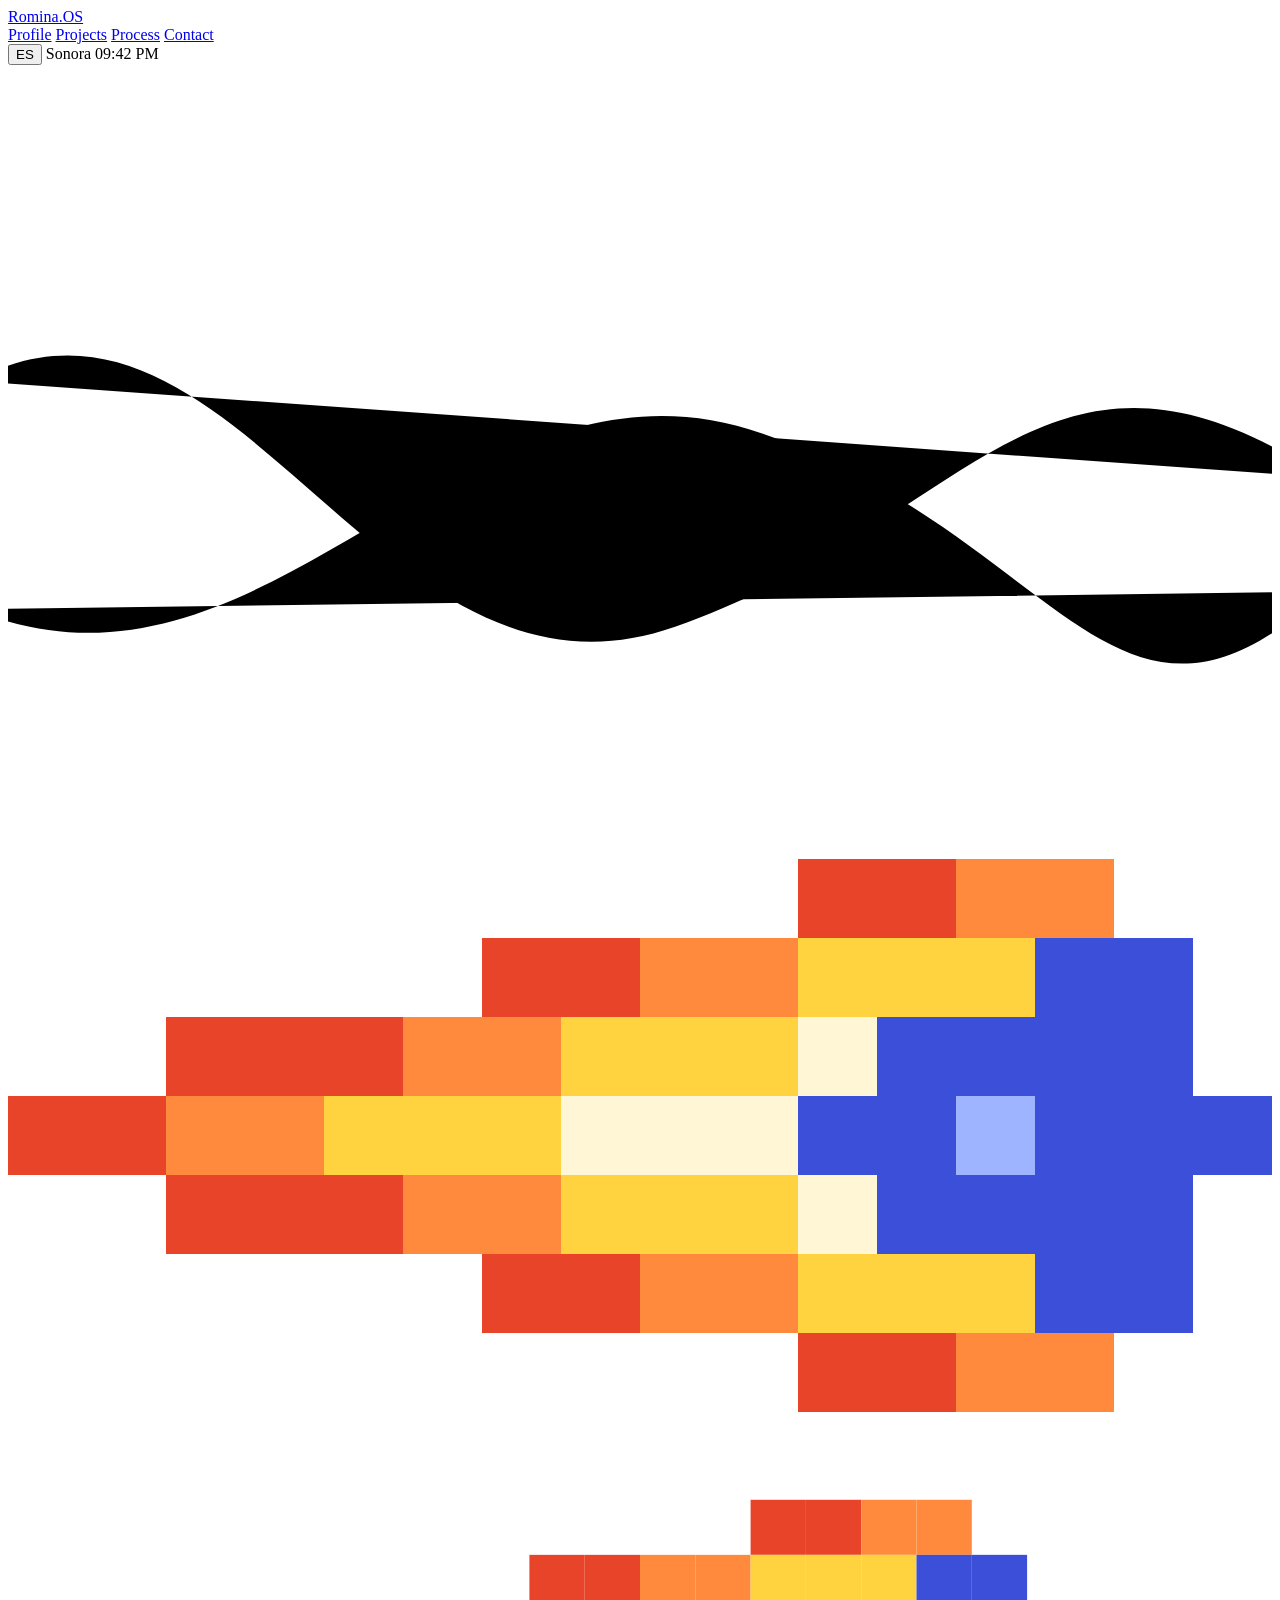
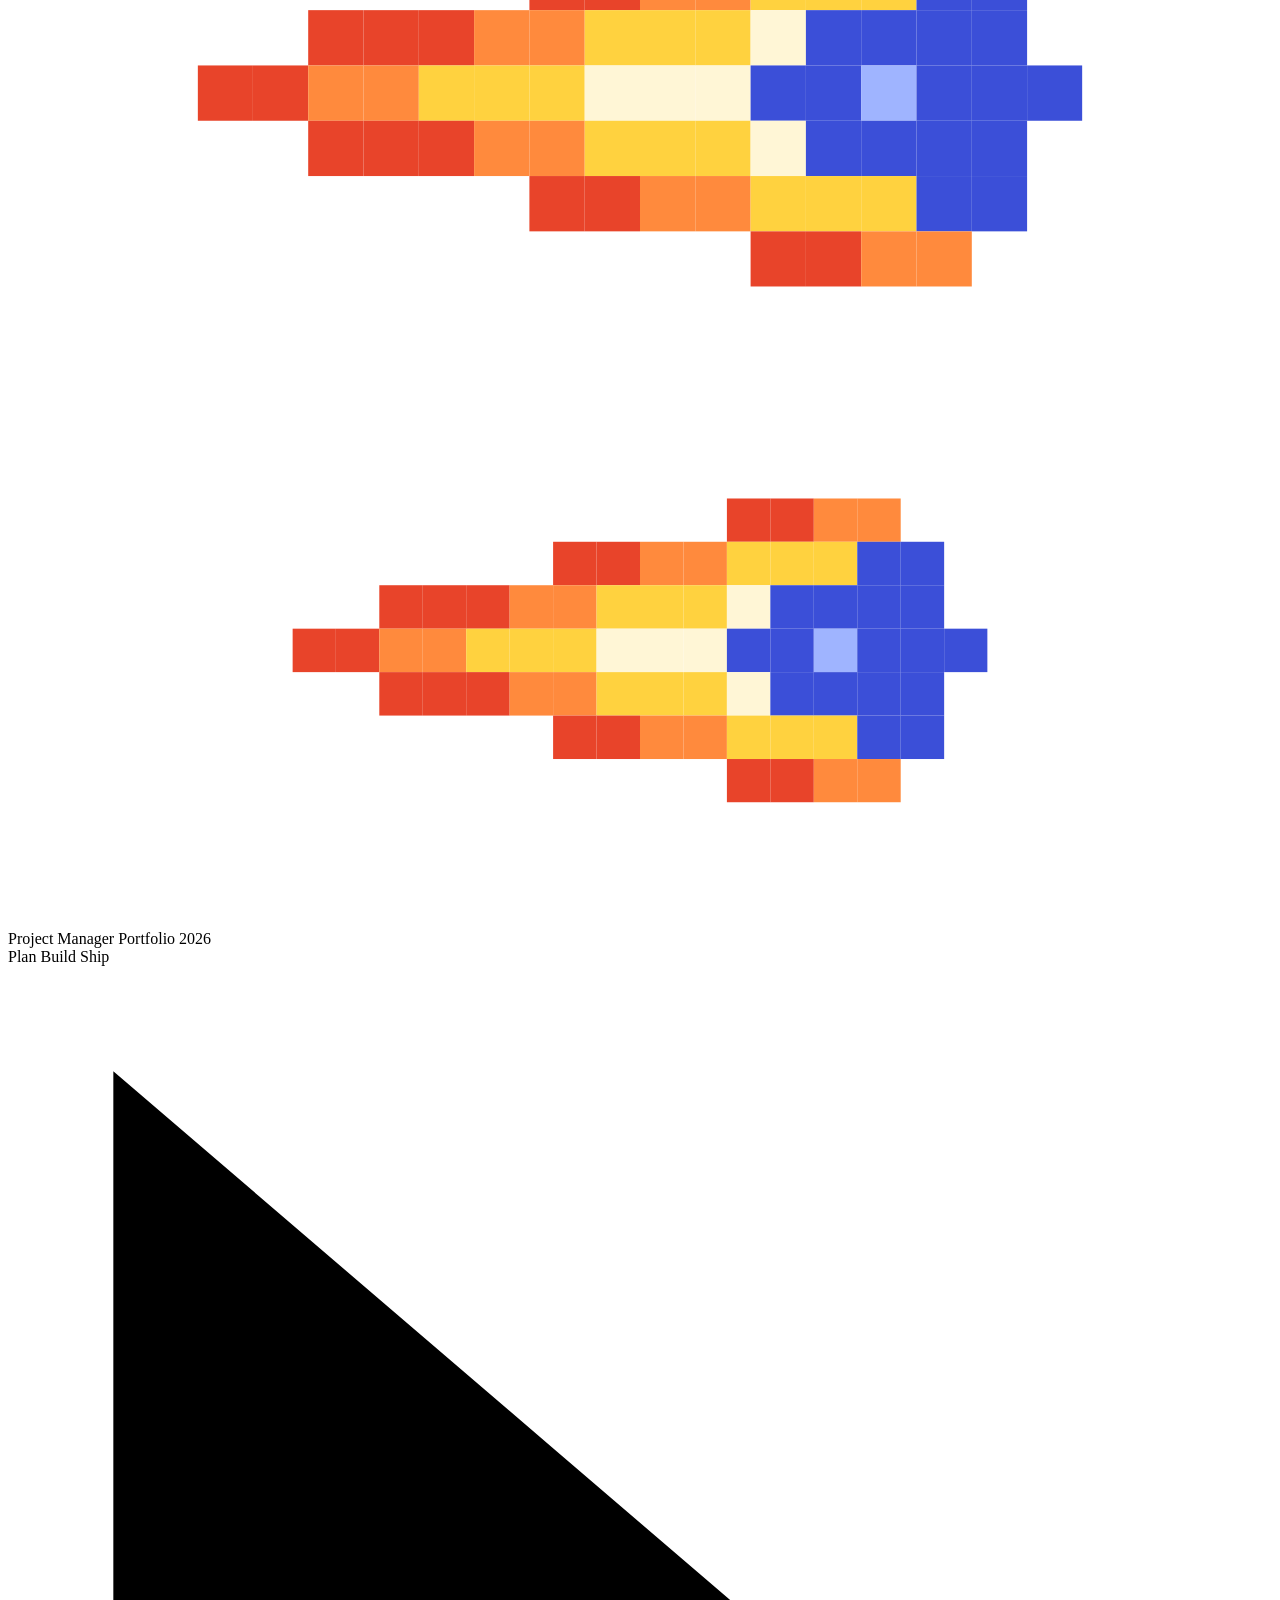
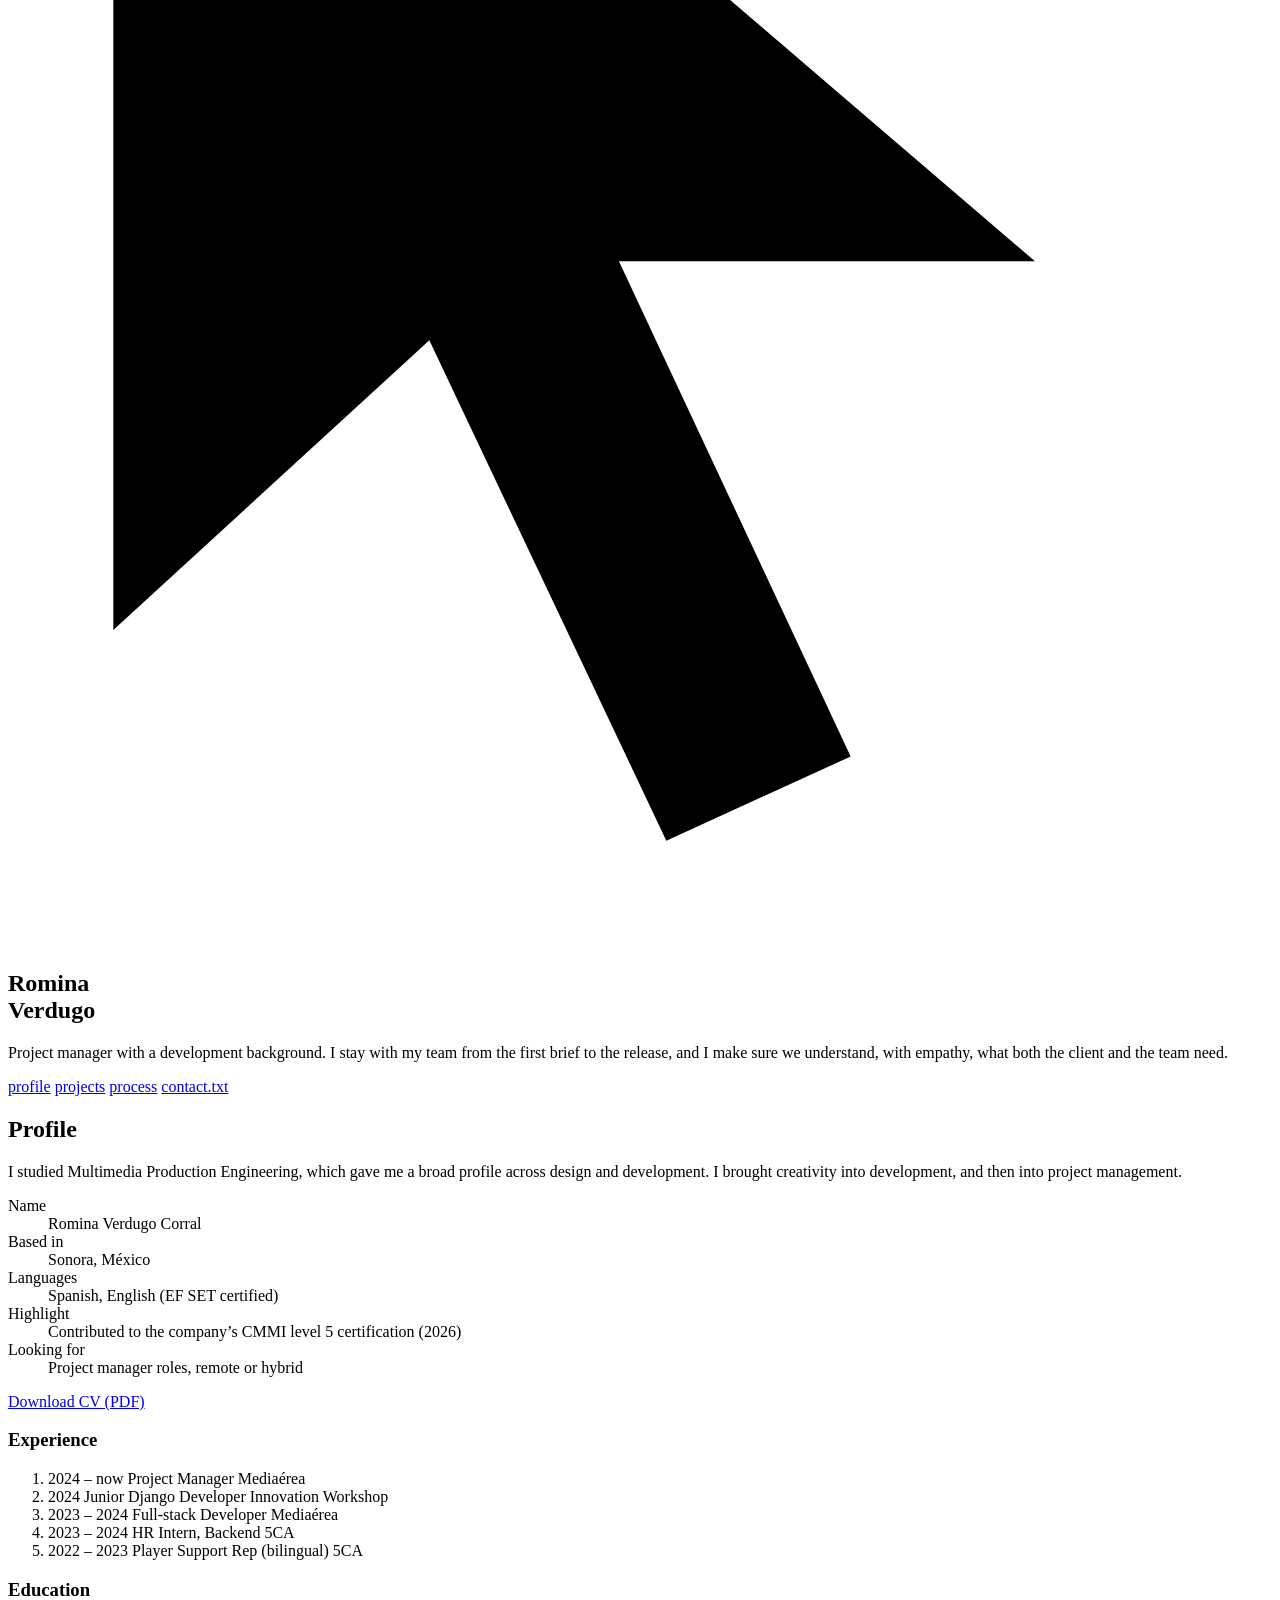
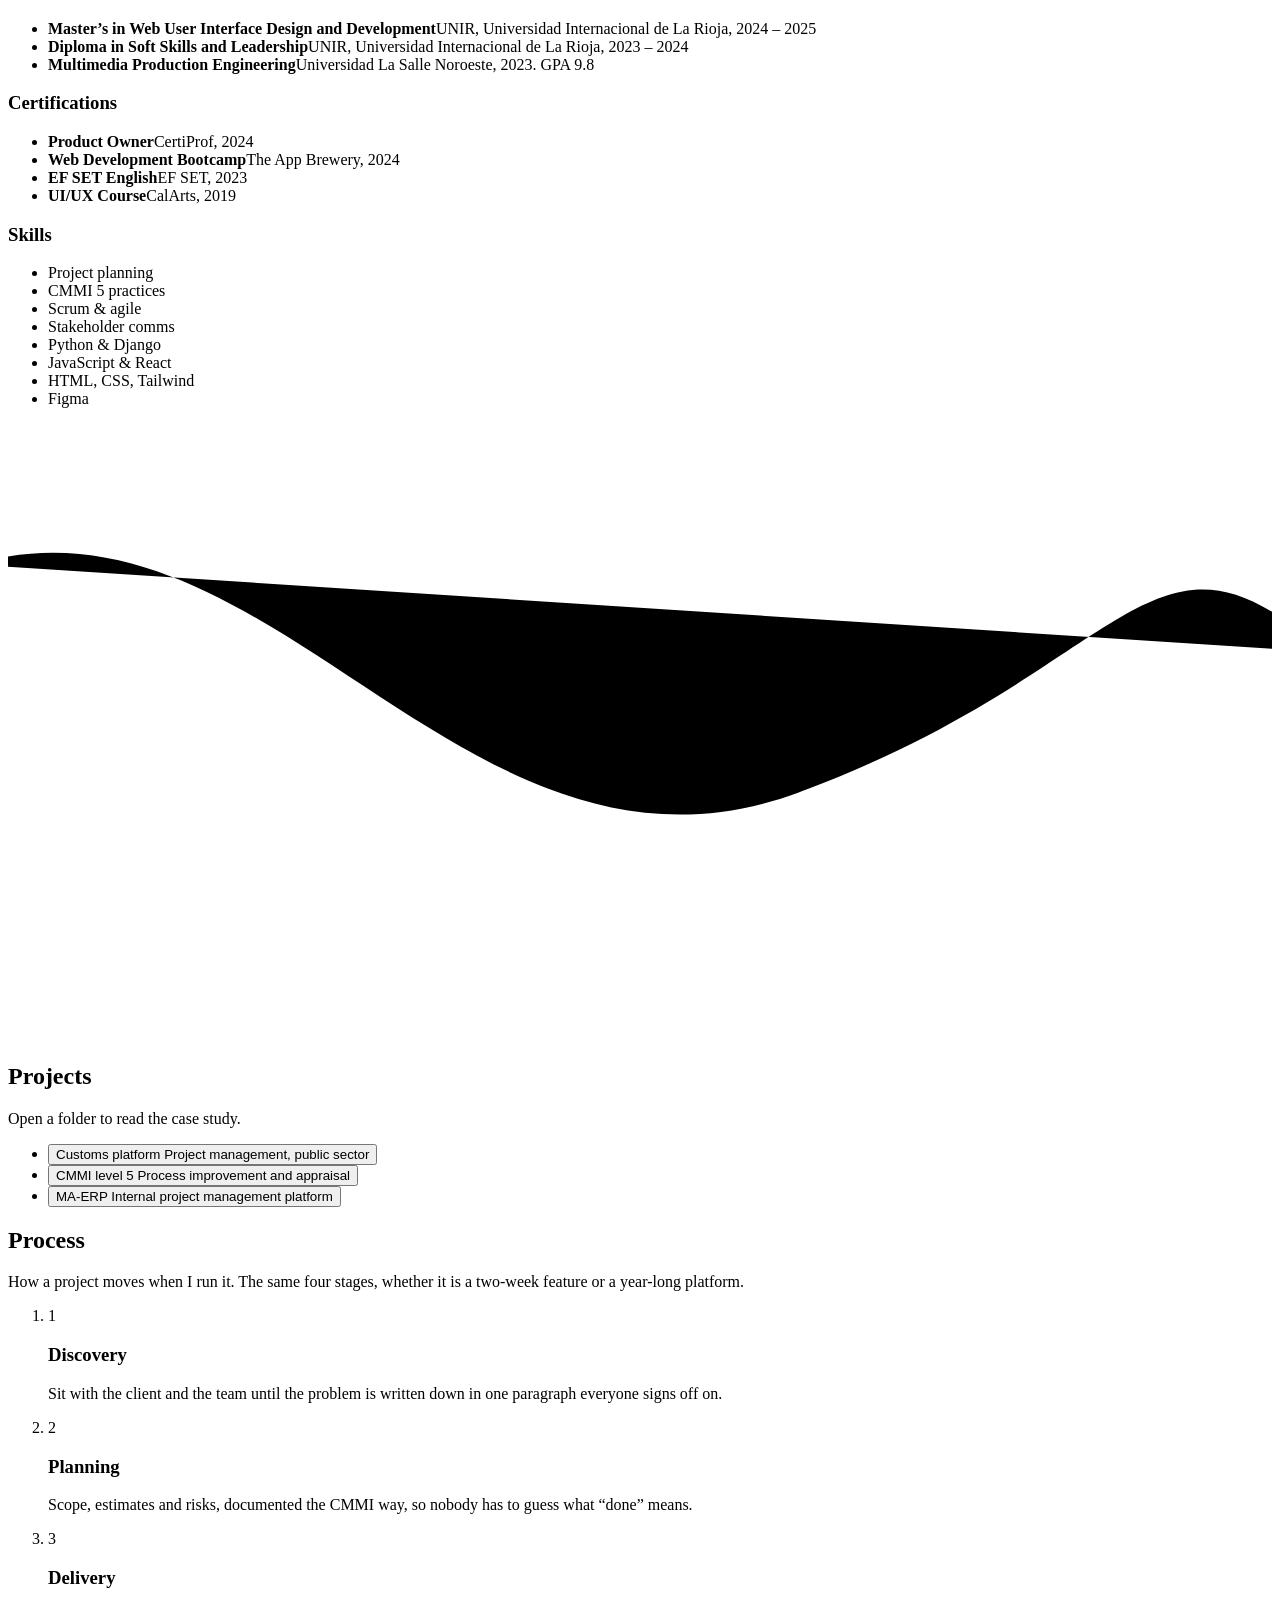
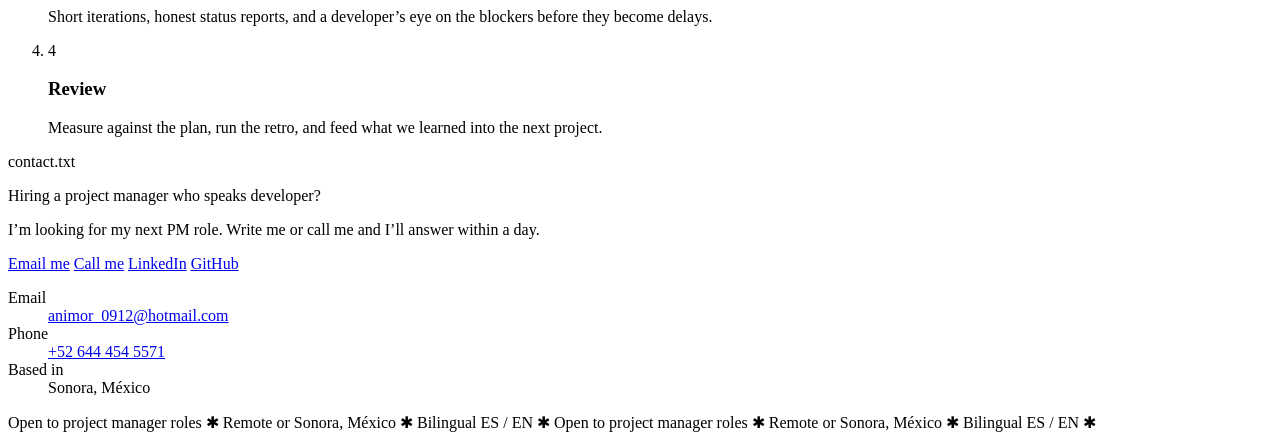
==== index.html @ 50ca133f "Add Innovation Workshop role and UNIR studies Co-Authored-By: Claude Opus 5.5 <noreply@anthropic.com" ====
<!doctype html>
<html lang="en">
<head>
  <meta charset="utf-8">
  <meta name="viewport" content="width=device-width, initial-scale=1">
  <title>Romina Verdugo, Project Manager</title>
  <meta name="description" content="Romina Verdugo Corral, a project manager with a development background. CMMI level 5 practices, software delivery and teams that ship.">
  <link rel="canonical" href="https://rominavc.site/">
  <link rel="icon" href="assets/favicon.svg" type="image/svg+xml">
  <meta name="theme-color" content="#e9edf9">
  <meta property="og:type" content="website">
  <meta property="og:url" content="https://rominavc.site/">
  <meta property="og:title" content="Romina Verdugo, Project Manager">
  <meta property="og:description" content="Project manager with a development background. CMMI level 5 practices, software delivery and teams that ship.">
  <meta property="og:image" content="https://rominavc.site/assets/og.jpg">
  <meta property="og:image:width" content="1200">
  <meta property="og:image:height" content="630">
  <meta name="twitter:card" content="summary_large_image">
  <link rel="preconnect" href="https://fonts.googleapis.com">
  <link rel="preconnect" href="https://fonts.gstatic.com" crossorigin>
  <link href="https://fonts.googleapis.com/css2?family=Figtree:wght@400;500;600;700;800&family=Pixelify+Sans:wght@400;600;700&display=swap" rel="stylesheet">
  <link rel="stylesheet" href="styles.css">
</head>
<body>
  <div class="grain" aria-hidden="true"></div>

  <header class="menubar">
    <a class="menubar__brand" href="#top"><span class="menubar__logo" aria-hidden="true"></span>Romina.OS</a>
    <nav class="menubar__nav" aria-label="Sections">
      <a href="#profile" data-i18n="nav.profile">Profile</a>
      <a href="#projects" data-i18n="nav.projects">Projects</a>
      <a href="#process" data-i18n="nav.process">Process</a>
      <a href="#contact" data-i18n="nav.contact">Contact</a>
    </nav>
    <button class="lang" type="button" id="lang-toggle" aria-label="Cambiar a español">ES</button>
    <span class="menubar__clock">Sonora <time id="clock">--:--</time></span>
  </header>

  <main>
    <!-- Desktop / hero -->
    <section class="desk" id="top" aria-labelledby="hero-title">
      <svg class="waves" viewBox="0 0 1440 900" preserveAspectRatio="none" aria-hidden="true">
        <path d="M-40 360 C 260 200, 420 760, 760 640 S 1180 260, 1500 470" />
        <path d="M-40 620 C 300 760, 520 300, 860 420 S 1260 820, 1500 600" />
      </svg>
      <div class="meteors" aria-hidden="true"></div>

      <div class="desk__meta">
        <span data-i18n="hero.meta">Project Manager Portfolio</span>
        <span>2026</span>
      </div>

      <div class="hero">
        <div class="folder" aria-hidden="true">
          <div class="folder__back"></div>
          <div class="folder__paper folder__paper--1"></div>
          <div class="folder__paper folder__paper--2"></div>
          <div class="folder__front"></div>
          <span class="tag tag--plan" data-i18n="tag.plan">Plan</span>
          <span class="tag tag--build" data-i18n="tag.build">Build</span>
          <span class="tag tag--ship" data-i18n="tag.ship">Ship</span>
          <svg class="cursor cursor--hero" viewBox="0 0 24 30"><path d="M2 2 L2 24 L8 18.5 L12.5 28 L16 26.4 L11.6 17 L19.5 17 Z"/></svg>
        </div>

        <div class="hero__text">
          <h1 id="hero-title" class="hero__name">Romina<br>Verdugo</h1>
          <p class="hero__lede" data-i18n="hero.lede">Project manager with a development background. I stay with my team from the first brief to the release, and I make sure we understand, with empathy, what both the client and the team need.</p>
        </div>
      </div>

      <nav class="icons" aria-label="Desktop shortcuts">
        <a class="icon icon--profile" href="#profile"><span class="mini-folder"></span><span data-i18n="icon.profile">profile</span></a>
        <a class="icon icon--projects" href="#projects"><span class="mini-folder"></span><span data-i18n="icon.projects">projects</span></a>
        <a class="icon icon--process" href="#process"><span class="mini-folder"></span><span data-i18n="icon.process">process</span></a>
        <a class="icon icon--contact" href="#contact"><span class="mini-file"></span><span data-i18n="icon.contact">contact.txt</span></a>
      </nav>
    </section>

    <!-- Profile -->
    <section class="section" id="profile" aria-labelledby="profile-title">
      <h2 class="sel-title" id="profile-title">
        <span class="sel-title__folder" aria-hidden="true"></span>
        <span class="sel-title__box" data-i18n="nav.profile">Profile</span>
      </h2>

      <div class="profile">
        <div class="profile__intro">
          <p class="profile__statement" data-i18n="profile.statement">I studied Multimedia Production Engineering, which gave me a broad profile across design and development. I brought creativity into development, and then into project management.</p>

          <dl class="card-id">
            <dt data-i18n="id.name">Name</dt><dd>Romina Verdugo Corral</dd>
            <dt data-i18n="id.based">Based in</dt><dd>Sonora, México</dd>
            <dt data-i18n="id.langs">Languages</dt><dd data-i18n="id.langsv">Spanish, English (EF SET certified)</dd>
            <dt data-i18n="id.highlight">Highlight</dt><dd data-i18n="id.highlightv">Contributed to the company’s CMMI level 5 certification (2026)</dd>
            <dt data-i18n="id.looking">Looking for</dt><dd data-i18n="id.lookingv">Project manager roles, remote or hybrid</dd>
          </dl>
          <a class="btn" href="assets/romina-verdugo-cv.pdf" download data-i18n="cv">Download CV (PDF)</a>
        </div>

        <div class="profile__lists">
          <div class="list-block list-block--wide">
            <h3 data-i18n="h.exp">Experience</h3>
            <ol class="timeline">
              <li>
                <span class="timeline__date" data-i18n="now">2024 – now</span>
                <span class="timeline__role">Project Manager</span>
                <span class="timeline__org">Mediaérea</span>
              </li>
              <li>
                <span class="timeline__date">2024</span>
                <span class="timeline__role" data-i18n="role.django">Junior Django Developer</span>
                <span class="timeline__org">Innovation Workshop</span>
              </li>
              <li>
                <span class="timeline__date">2023 – 2024</span>
                <span class="timeline__role" data-i18n="role.dev">Full-stack Developer</span>
                <span class="timeline__org">Mediaérea</span>
              </li>
              <li>
                <span class="timeline__date">2023 – 2024</span>
                <span class="timeline__role" data-i18n="role.hr">HR Intern, Backend</span>
                <span class="timeline__org">5CA</span>
              </li>
              <li>
                <span class="timeline__date">2022 – 2023</span>
                <span class="timeline__role" data-i18n="role.support">Player Support Rep (bilingual)</span>
                <span class="timeline__org">5CA</span>
              </li>
            </ol>
          </div>

          <div class="list-block">
            <h3 data-i18n="h.edu">Education</h3>
            <ul class="plain">
              <li><strong data-i18n="edu.master">Master’s in Web User Interface Design and Development</strong><span data-i18n="edu.master.where">UNIR, Universidad Internacional de La Rioja, 2024 – 2025</span></li>
              <li><strong data-i18n="edu.dip">Diploma in Soft Skills and Leadership</strong><span data-i18n="edu.dip.where">UNIR, Universidad Internacional de La Rioja, 2023 – 2024</span></li>
              <li><strong data-i18n="edu.deg">Multimedia Production Engineering</strong><span data-i18n="edu.where">Universidad La Salle Noroeste, 2023. GPA 9.8</span></li>
            </ul>
          </div>

          <div class="list-block">
            <h3 data-i18n="h.cert">Certifications</h3>
            <ul class="plain">
              <li><strong>Product Owner</strong><span>CertiProf, 2024</span></li>
              <li><strong>Web Development Bootcamp</strong><span>The App Brewery, 2024</span></li>
              <li><strong data-i18n="cert.ef">EF SET English</strong><span>EF SET, 2023</span></li>
              <li><strong data-i18n="cert.ux">UI/UX Course</strong><span>CalArts, 2019</span></li>
            </ul>
          </div>

          <div class="list-block list-block--wide">
            <h3 data-i18n="h.skills">Skills</h3>
            <ul class="skills">
              <li><span class="dots" data-level="3"></span><span data-i18n="sk.plan">Project planning</span></li>
              <li><span class="dots" data-level="3"></span><span data-i18n="sk.cmmi">CMMI 5 practices</span></li>
              <li><span class="dots" data-level="3"></span>Scrum &amp; agile</li>
              <li><span class="dots" data-level="3"></span><span data-i18n="sk.comms">Stakeholder comms</span></li>
              <li><span class="dots" data-level="3"></span>Python &amp; Django</li>
              <li><span class="dots" data-level="2"></span>JavaScript &amp; React</li>
              <li><span class="dots" data-level="3"></span>HTML, CSS, Tailwind</li>
              <li><span class="dots" data-level="2"></span>Figma</li>
            </ul>
          </div>
        </div>
      </div>
    </section>

    <!-- Projects -->
    <section class="section section--projects" id="projects" aria-labelledby="projects-title">
      <svg class="waves waves--soft" viewBox="0 0 1440 700" preserveAspectRatio="none" aria-hidden="true">
        <path d="M-40 160 C 300 60, 520 560, 900 420 S 1300 80, 1500 260" />
      </svg>
      <h2 class="sel-title" id="projects-title">
        <span class="sel-title__folder" aria-hidden="true"></span>
        <span class="sel-title__box" data-i18n="nav.projects">Projects</span>
      </h2>
      <p class="section__hint" data-i18n="proj.hint">Open a folder to read the case study.</p>
      <ul class="project-grid" id="project-grid"></ul>
    </section>

    <!-- Process -->
    <section class="section" id="process" aria-labelledby="process-title">
      <h2 class="sel-title" id="process-title">
        <span class="sel-title__folder" aria-hidden="true"></span>
        <span class="sel-title__box" data-i18n="nav.process">Process</span>
      </h2>
      <p class="section__lede" data-i18n="proc.lede">How a project moves when I run it. The same four stages, whether it is a two-week feature or a year-long platform.</p>

      <ol class="journey">
        <li class="journey__step">
          <span class="journey__node">1</span>
          <h3 data-i18n="step.discovery">Discovery</h3>
          <p data-i18n="step.discovery.p">Sit with the client and the team until the problem is written down in one paragraph everyone signs off on.</p>
        </li>
        <li class="journey__step">
          <span class="journey__node">2</span>
          <h3 data-i18n="step.planning">Planning</h3>
          <p data-i18n="step.planning.p">Scope, estimates and risks, documented the CMMI way, so nobody has to guess what “done” means.</p>
        </li>
        <li class="journey__step">
          <span class="journey__node">3</span>
          <h3 data-i18n="step.delivery">Delivery</h3>
          <p data-i18n="step.delivery.p">Short iterations, honest status reports, and a developer’s eye on the blockers before they become delays.</p>
        </li>
        <li class="journey__step">
          <span class="journey__node">4</span>
          <h3 data-i18n="step.review">Review</h3>
          <p data-i18n="step.review.p">Measure against the plan, run the retro, and feed what we learned into the next project.</p>
        </li>
      </ol>
    </section>

    <!-- Contact -->
    <section class="section section--contact" id="contact" aria-labelledby="contact-title">
      <div class="window window--contact">
        <div class="window__bar">
          <span class="window__title" id="contact-title" data-i18n="icon.contact">contact.txt</span>
        </div>
        <div class="window__body contact">
          <p class="contact__big" data-i18n="contact.big">Hiring a project manager who speaks developer?</p>
          <p data-i18n="contact.text">I’m looking for my next PM role. Write me or call me and I’ll answer within a day.</p>
          <div class="contact__actions">
            <a class="btn" href="mailto:animor_0912@hotmail.com" data-i18n="contact.email">Email me</a>
            <a class="btn btn--ghost" href="tel:+526444545571" data-i18n="contact.call">Call me</a>
            <a class="btn btn--ghost" href="https://www.linkedin.com/in/romina-verdugo-b71208198" target="_blank" rel="noopener">LinkedIn</a>
            <a class="btn btn--ghost" href="https://github.com/rominavc99" target="_blank" rel="noopener">GitHub</a>
          </div>
          <dl class="contact__lines">
            <dt data-i18n="contact.mail">Email</dt><dd><a href="mailto:animor_0912@hotmail.com">animor_0912@hotmail.com</a></dd>
            <dt data-i18n="contact.phone">Phone</dt><dd><a href="tel:+526444545571">+52 644 454 5571</a></dd>
            <dt data-i18n="id.based">Based in</dt><dd>Sonora, México</dd>
          </dl>
        </div>
      </div>
    </section>
  </main>

  <footer class="ticker" aria-label="Availability">
    <div class="ticker__track">
      <span data-i18n="ticker">Open to project manager roles ✱ Remote or Sonora, México ✱ Bilingual ES / EN ✱ </span>
      <span aria-hidden="true" data-i18n="ticker">Open to project manager roles ✱ Remote or Sonora, México ✱ Bilingual ES / EN ✱ </span>
    </div>
  </footer>

  <dialog class="window window--dialog" id="project-dialog" aria-labelledby="dialog-title">
    <div class="window__bar">
      <span class="window__title" id="dialog-title"></span>
      <button class="window__close" type="button" aria-label="Close window" data-i18n-label="close" data-close>×</button>
    </div>
    <div class="window__body case" id="dialog-body"></div>
  </dialog>

  <script src="script.js"></script>
</body>
</html>
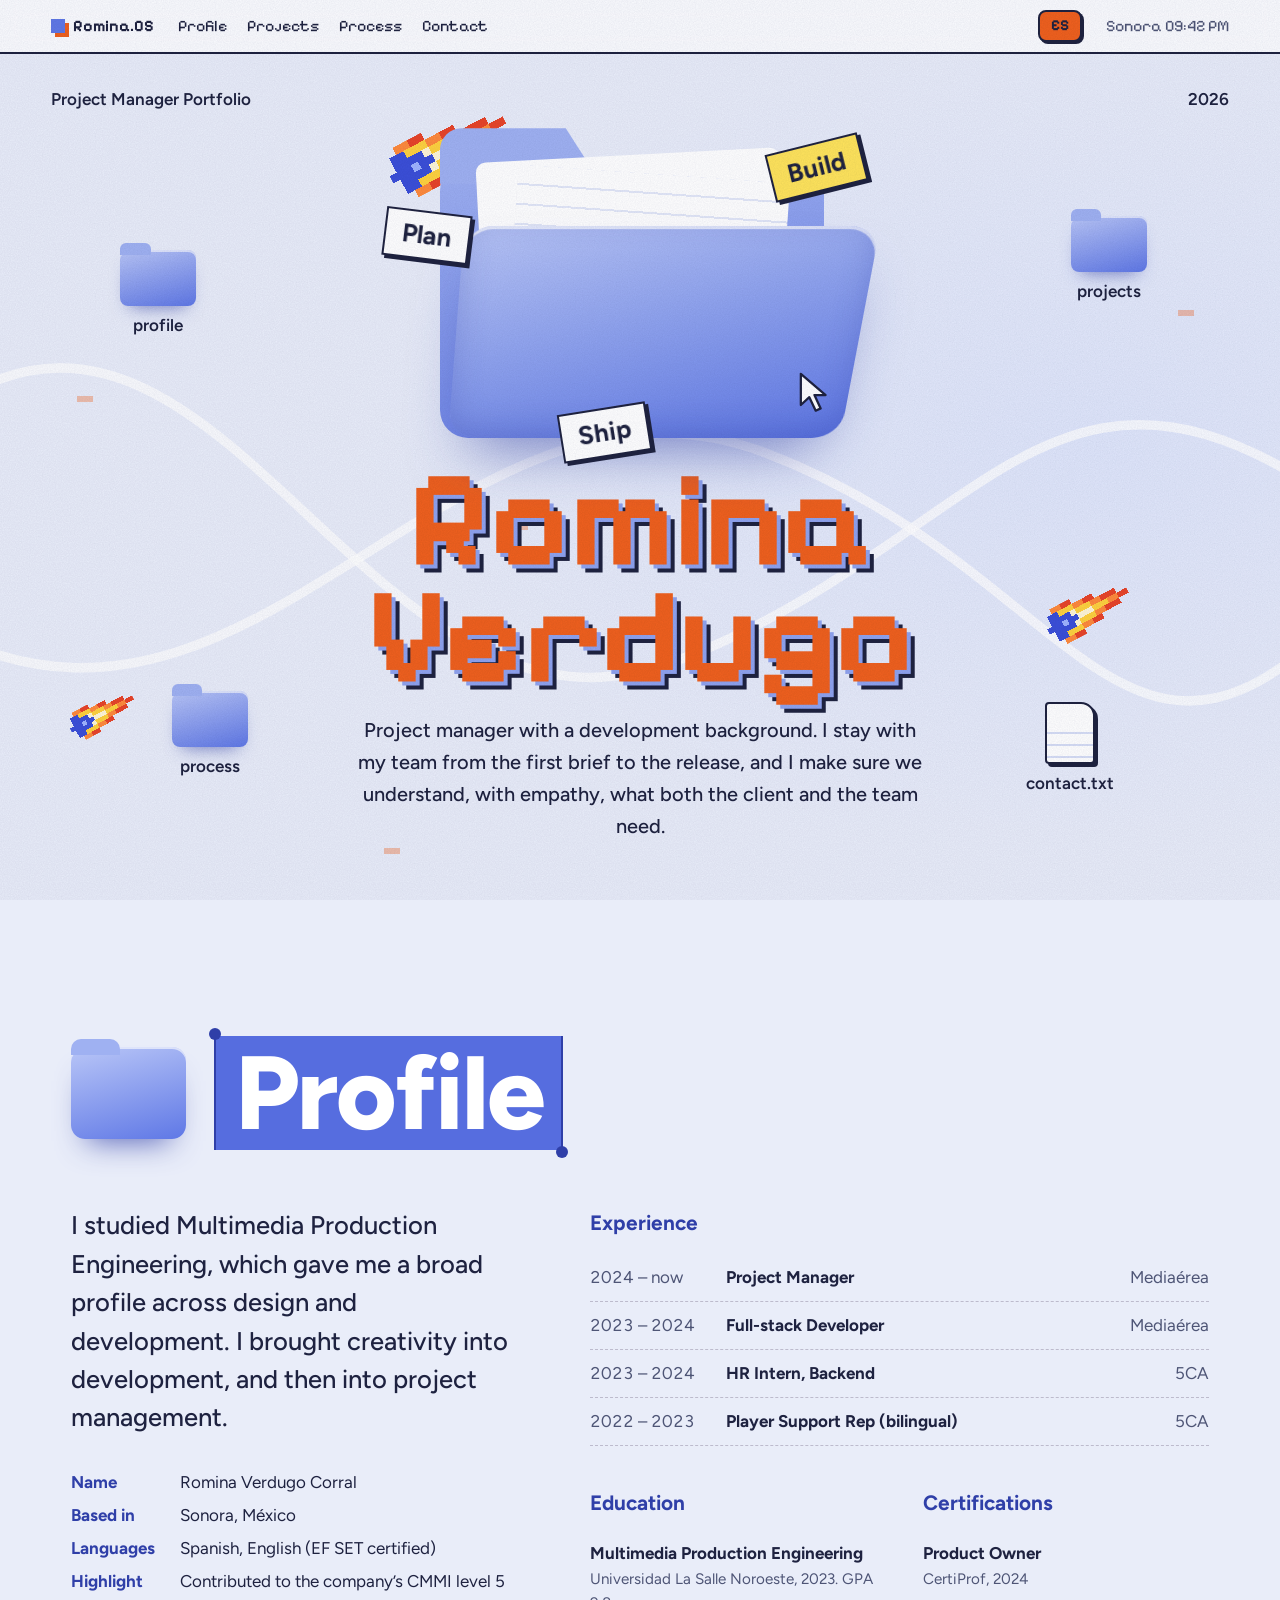
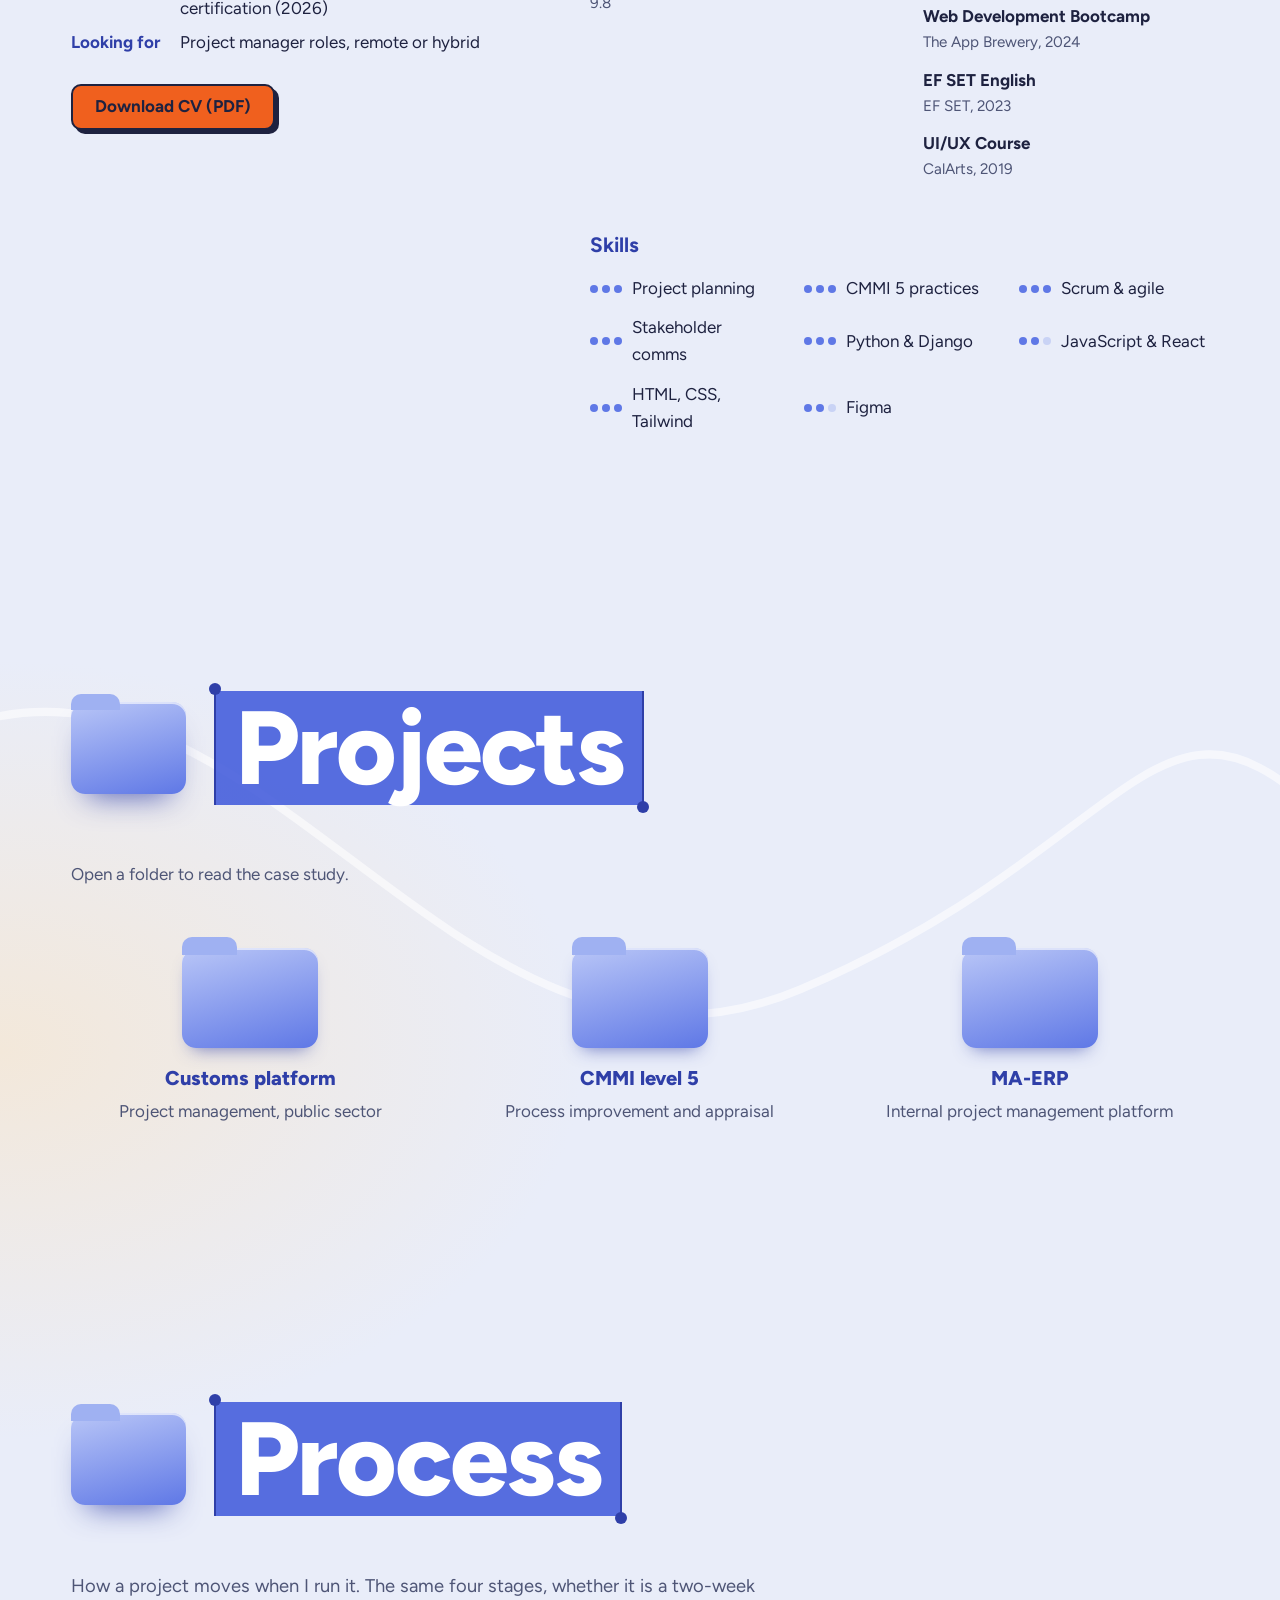
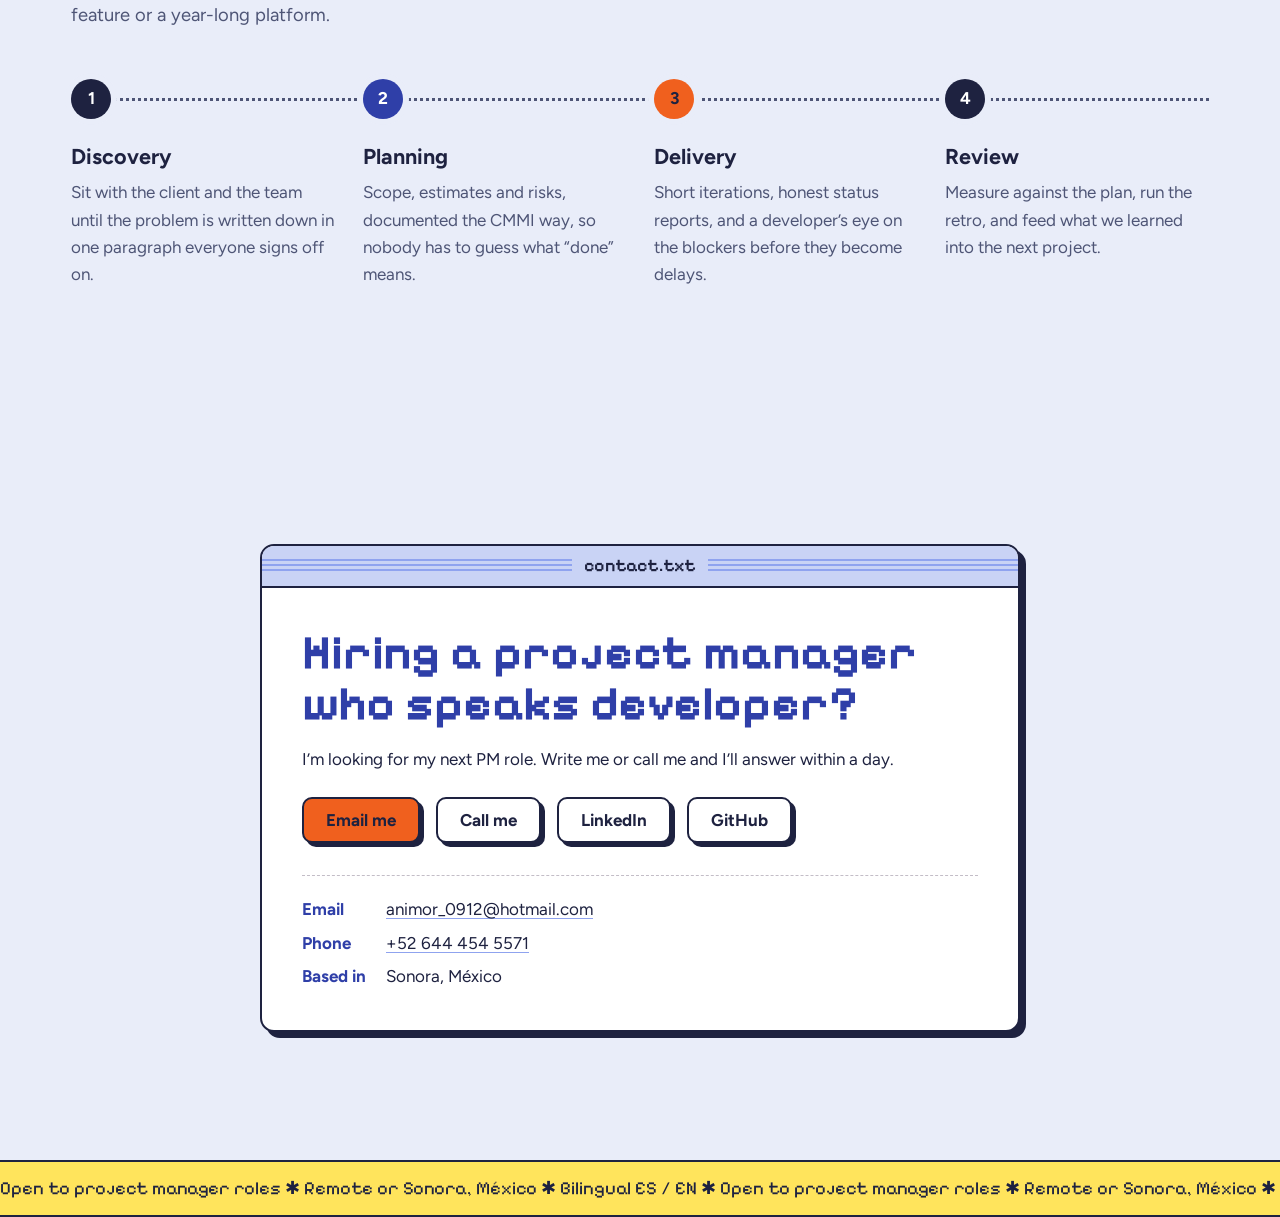
==== commit fd98df62: "Portfolio site: Romina.OS retro desktop Bilingual (ES/EN) static portfolio with three PM case studie" ====
--- a/index.html
+++ b/index.html
@@ -107,11 +107,6 @@
                 <span class="timeline__org">Mediaérea</span>
               </li>
               <li>
-                <span class="timeline__date">2024</span>
-                <span class="timeline__role" data-i18n="role.django">Junior Django Developer</span>
-                <span class="timeline__org">Innovation Workshop</span>
-              </li>
-              <li>
                 <span class="timeline__date">2023 – 2024</span>
                 <span class="timeline__role" data-i18n="role.dev">Full-stack Developer</span>
                 <span class="timeline__org">Mediaérea</span>
@@ -132,8 +127,6 @@
           <div class="list-block">
             <h3 data-i18n="h.edu">Education</h3>
             <ul class="plain">
-              <li><strong data-i18n="edu.master">Master’s in Web User Interface Design and Development</strong><span data-i18n="edu.master.where">UNIR, Universidad Internacional de La Rioja, 2024 – 2025</span></li>
-              <li><strong data-i18n="edu.dip">Diploma in Soft Skills and Leadership</strong><span data-i18n="edu.dip.where">UNIR, Universidad Internacional de La Rioja, 2023 – 2024</span></li>
               <li><strong data-i18n="edu.deg">Multimedia Production Engineering</strong><span data-i18n="edu.where">Universidad La Salle Noroeste, 2023. GPA 9.8</span></li>
             </ul>
           </div>
--- a/styles.css
+++ b/styles.css
@@ -0,0 +1,799 @@
+/* ==========================================================
+   Romina.OS — retro desktop portfolio
+   ========================================================== */
+
+:root {
+  --blush: #e9edf9;
+  --lilac: #dfe6fb;
+  --pink-200: #c9d3f5;
+  --pink-400: #8fa3ef;
+  --pink-500: #5f78e6;
+  --pink-700: #2f3fa8;      /* small accent text, AA on background */
+  --plum: #1e2240;          /* ink: the night sky from the CV */
+  --plum-soft: #4e5576;
+  --violet: #f0601e;        /* meteor orange from the CV */
+  --butter: #ffe45c;
+  --paper: #ffffff;
+
+  --font-pixel: "Pixelify Sans", ui-monospace, monospace;
+  --font-body: "Figtree", system-ui, sans-serif;
+
+  --gutter: clamp(16px, 4vw, 56px);
+  --max: 1240px;
+  --radius-window: 14px;
+  --shadow-hard: 6px 6px 0 var(--plum);
+}
+
+*,
+*::before,
+*::after { box-sizing: border-box; }
+
+html { scroll-behavior: smooth; scroll-padding-top: 64px; }
+
+body {
+  margin: 0;
+  font-family: var(--font-body);
+  font-size: 1.0625rem;
+  line-height: 1.6;
+  color: var(--plum);
+  background:
+    radial-gradient(1200px 700px at 85% 10%, var(--lilac), transparent 60%),
+    radial-gradient(900px 600px at 0% 60%, #f3e8da, transparent 65%),
+    var(--blush);
+  overflow-x: hidden;
+}
+
+img, svg { display: block; max-width: 100%; }
+a { color: inherit; }
+
+:focus-visible {
+  outline: 3px solid var(--violet);
+  outline-offset: 3px;
+  border-radius: 4px;
+}
+
+/* Film grain over everything */
+.grain {
+  position: fixed;
+  inset: 0;
+  z-index: 100;
+  pointer-events: none;
+  opacity: .22;
+  mix-blend-mode: multiply;
+  background-image: url("data:image/svg+xml,%3Csvg xmlns='http://www.w3.org/2000/svg' width='160' height='160'%3E%3Cfilter id='n'%3E%3CfeTurbulence type='fractalNoise' baseFrequency='.85' numOctaves='3' stitchTiles='stitch'/%3E%3CfeColorMatrix values='0 0 0 0 .12 0 0 0 0 .13 0 0 0 0 .25 0 0 0 .55 0'/%3E%3C/filter%3E%3Crect width='100%25' height='100%25' filter='url(%23n)'/%3E%3C/svg%3E");
+}
+
+/* ---------- Menu bar ---------- */
+.menubar {
+  position: sticky;
+  top: 0;
+  z-index: 50;
+  display: flex;
+  align-items: center;
+  gap: 24px;
+  padding: 10px var(--gutter);
+  font-family: var(--font-pixel);
+  font-size: 1rem;
+  background: rgba(255, 255, 255, .78);
+  backdrop-filter: blur(10px);
+  border-bottom: 2px solid var(--plum);
+}
+.menubar a { text-decoration: none; }
+.menubar__brand { display: flex; align-items: center; gap: 8px; font-weight: 700; }
+.menubar__logo {
+  width: 14px; height: 14px;
+  background: var(--pink-500);
+  box-shadow: 4px 4px 0 var(--violet);
+}
+.menubar__nav { display: flex; gap: 20px; }
+.menubar__nav a:hover { color: var(--pink-700); }
+.menubar__clock { color: var(--plum-soft); white-space: nowrap; }
+.lang {
+  margin-left: auto;
+  min-width: 44px;
+  min-height: 32px;
+  padding: 0 10px;
+  font: 700 .95rem/1 var(--font-pixel);
+  color: var(--plum);
+  background: var(--violet);
+  border: 2px solid var(--plum);
+  border-radius: 8px;
+  box-shadow: 2px 2px 0 var(--plum);
+  cursor: pointer;
+}
+.lang:active { transform: translate(2px, 2px); box-shadow: none; }
+
+/* ---------- Desktop / hero ---------- */
+.desk {
+  position: relative;
+  min-height: calc(100svh - 46px);
+  padding: 32px var(--gutter) 48px;
+  display: grid;
+  grid-template-rows: auto 1fr;
+  overflow: hidden;
+}
+
+.waves {
+  position: absolute;
+  inset: 0;
+  width: 100%;
+  height: 100%;
+  pointer-events: none;
+}
+.waves path { fill: none; stroke: #fff; stroke-width: 10; opacity: .75; }
+.waves--soft path { stroke-width: 8; opacity: .6; }
+
+.desk__meta {
+  position: relative;
+  display: flex;
+  justify-content: space-between;
+  max-width: var(--max);
+  width: 100%;
+  margin: 0 auto;
+  font-weight: 600;
+}
+
+.hero {
+  position: relative;
+  z-index: 2;
+  display: grid;
+  justify-items: center;
+  align-content: center;
+  gap: 24px;
+  text-align: center;
+}
+
+.hero__name {
+  margin: 0;
+  font-family: var(--font-pixel);
+  font-weight: 700;
+  font-size: clamp(3.2rem, 11vw, 8.5rem);
+  line-height: .86;
+  letter-spacing: -.01em;
+  color: var(--violet);
+  text-shadow: 4px 4px 0 var(--pink-400), 8px 8px 0 var(--plum);
+}
+.hero__lede {
+  max-width: 44ch;
+  margin: 18px auto 0;
+  font-size: clamp(1.05rem, 1.6vw, 1.25rem);
+  font-weight: 500;
+}
+
+/* The big glossy folder */
+.folder {
+  --w: min(400px, 68vw);
+  position: relative;
+  width: var(--w);
+  aspect-ratio: 1.3;
+  perspective: 900px;
+}
+.folder__back {
+  position: absolute;
+  inset: 10% 4% 0 0;
+  border-radius: 28px;
+  background: linear-gradient(170deg, #9fb1f2, #6d84ea);
+  box-shadow: inset 0 2px 0 rgba(255, 255, 255, .5);
+}
+.folder__back::before {           /* the tab */
+  content: "";
+  position: absolute;
+  top: -12%;
+  left: 0;
+  width: 42%;
+  height: 20%;
+  border-radius: 22px 22px 0 0;
+  background: #9fb1f2;
+  clip-path: polygon(0 0, 78% 0, 100% 100%, 0 100%);
+}
+.folder__paper {
+  position: absolute;
+  left: 10%;
+  right: 14%;
+  height: 60%;
+  background: var(--paper);
+  border-radius: 10px;
+  box-shadow: 0 2px 0 rgba(58, 39, 71, .08);
+  transition: transform .5s cubic-bezier(.3, 1.4, .5, 1);
+}
+.folder__paper--1 { top: 8%; transform: rotate(-3deg); }
+.folder__paper--2 {
+  top: 14%;
+  left: 18%;
+  transform: rotate(4deg);
+  background: repeating-linear-gradient(#fff 0 18px, #e3e8f8 18px 20px);
+}
+.folder__front {
+  position: absolute;
+  inset: 30% 0 0 2%;
+  border-radius: 28px;
+  background: linear-gradient(165deg, #b9c6f7 0%, #8fa3ef 45%, #5f78e6 100%);
+  box-shadow:
+    inset 0 3px 0 rgba(255, 255, 255, .65),
+    inset 0 -10px 30px rgba(47, 63, 168, .25),
+    0 34px 60px -24px rgba(47, 63, 168, .6);
+  transform-origin: 50% 100%;
+  transform: rotateX(-14deg) skewX(-7deg);
+  animation: folder-open 1s .2s cubic-bezier(.3, 1.4, .5, 1) both;
+}
+.folder:hover .folder__paper--1 { transform: translateY(-16%) rotate(-6deg); }
+.folder:hover .folder__paper--2 { transform: translateY(-10%) rotate(7deg); }
+
+.tag {
+  position: absolute;
+  z-index: 3;
+  padding: 2px 16px;
+  font-weight: 700;
+  font-size: clamp(1rem, 2.4vw, 1.6rem);
+  background: #fff;
+  border: 2px solid var(--plum);
+  box-shadow: 3px 3px 0 var(--plum);
+  animation: tag-drop .6s cubic-bezier(.3, 1.5, .5, 1) both;
+}
+.tag--plan  { top: 26%; left: -14%; transform: rotate(7deg);   animation-delay: .9s; }
+.tag--build { top: 4%;  right: -6%; transform: rotate(-14deg); animation-delay: 1.05s; background: var(--butter); }
+.tag--ship  { bottom: -6%; left: 30%; transform: rotate(-9deg); animation-delay: 1.2s; }
+
+.cursor { width: 34px; fill: #fff; stroke: var(--plum); stroke-width: 1.6; stroke-linejoin: round; }
+.cursor--hero {
+  position: absolute;
+  z-index: 4;
+  right: 2%;
+  bottom: 8%;
+  animation: cursor-in 1.1s 1.3s cubic-bezier(.2, .8, .2, 1) both;
+}
+
+@keyframes folder-open {
+  from { transform: rotateX(0) skewX(0); }
+}
+@keyframes tag-drop {
+  from { opacity: 0; translate: 0 -40px; }
+}
+@keyframes cursor-in {
+  from { opacity: 0; translate: 120px 80px; }
+  80%  { scale: 1; }
+  90%  { scale: .85; }
+  to   { scale: 1; }
+}
+
+/* Desktop shortcut icons */
+.icons { position: absolute; inset: 0; z-index: 1; pointer-events: none; }
+.icon {
+  position: absolute;
+  display: grid;
+  justify-items: center;
+  gap: 6px;
+  width: 112px;
+  padding: 8px;
+  font-weight: 600;
+  text-decoration: none;
+  border-radius: 10px;
+  pointer-events: auto;
+  align-content: start;
+}
+.icon:hover { background: rgba(255, 255, 255, .55); }
+.icon--profile  { top: 22%; left: 8%; }
+.icon--projects { top: 18%; right: 9%; }
+.icon--process  { bottom: 14%; left: 12%; }
+.icon--contact  { bottom: 12%; right: 12%; }
+
+.mini-folder {
+  position: relative;
+  width: 76px;
+  height: 56px;
+  border-radius: 8px;
+  background: linear-gradient(165deg, #b9c6f7, #5f78e6);
+  box-shadow: inset 0 2px 0 rgba(255, 255, 255, .6), 0 10px 18px -10px rgba(47, 63, 168, .7);
+}
+.mini-folder::before {
+  content: "";
+  position: absolute;
+  top: -7px; left: 0;
+  width: 40%; height: 12px;
+  border-radius: 6px 6px 0 0;
+  background: #9fb1f2;
+}
+.mini-file {
+  position: relative;
+  width: 50px;
+  height: 62px;
+  background: #fff repeating-linear-gradient(transparent 0 10px, #d6ddf5 10px 12px) 0 18px / 100% 70% no-repeat;
+  border: 2px solid var(--plum);
+  border-radius: 4px 14px 4px 4px;
+  box-shadow: 3px 3px 0 var(--plum);
+}
+
+/* Pixel meteors */
+.meteors { position: absolute; inset: 0; pointer-events: none; }
+.meteor {
+  position: absolute;
+  width: 128px;
+  image-rendering: pixelated;
+  rotate: 152deg;
+  animation: meteor-drift 9s linear infinite;
+}
+.meteor svg { shape-rendering: crispEdges; width: 100%; }
+.pixel {
+  position: absolute;
+  width: 16px;
+  height: 6px;
+  background: var(--violet);
+  opacity: .35;
+}
+@keyframes meteor-drift {
+  from { translate: 0 0; }
+  50%  { translate: -14px 10px; }
+  to   { translate: 0 0; }
+}
+
+/* ---------- Sections ---------- */
+.section {
+  position: relative;
+  max-width: var(--max);
+  margin: 0 auto;
+  padding: clamp(72px, 10vw, 128px) var(--gutter);
+}
+.section--projects { max-width: none; }
+.section--projects > :not(.waves) { max-width: calc(var(--max) - 2 * var(--gutter)); margin-inline: auto; position: relative; }
+
+.section__hint,
+.section__lede { color: var(--plum-soft); max-width: 60ch; margin-top: 8px; }
+.section__lede { font-size: 1.15rem; }
+
+/* Title framed like selected text, the signature of the reference */
+.sel-title {
+  display: flex;
+  align-items: center;
+  gap: clamp(14px, 2.5vw, 28px);
+  margin: 0 0 clamp(32px, 5vw, 56px);
+}
+.sel-title__folder {
+  flex: none;
+  width: clamp(64px, 9vw, 120px);
+  aspect-ratio: 1.25;
+  border-radius: 14px;
+  background: linear-gradient(165deg, #b9c6f7, #5f78e6);
+  box-shadow: inset 0 2px 0 rgba(255, 255, 255, .6), 0 18px 30px -16px rgba(47, 63, 168, .8);
+  position: relative;
+}
+.sel-title__folder::before {
+  content: "";
+  position: absolute;
+  top: -9%; left: 0;
+  width: 42%; height: 18%;
+  border-radius: 10px 10px 0 0;
+  background: #9fb1f2;
+}
+.sel-title__box {
+  position: relative;
+  padding: 0 .18em;
+  font-weight: 800;
+  font-size: clamp(2.8rem, 9vw, 6.5rem);
+  line-height: 1.1;
+  letter-spacing: -.02em;
+  color: #fff;
+  background: rgba(66, 92, 220, .88);
+  border-inline: 2px solid var(--pink-700);
+}
+.sel-title__box::before,
+.sel-title__box::after {          /* selection handles */
+  content: "";
+  position: absolute;
+  width: 12px; height: 12px;
+  border-radius: 50%;
+  background: var(--pink-700);
+}
+.sel-title__box::before { top: -8px; left: -7px; }
+.sel-title__box::after  { bottom: -8px; right: -7px; }
+
+/* ---------- Profile ---------- */
+.profile {
+  display: grid;
+  grid-template-columns: minmax(0, 5fr) minmax(0, 7fr);
+  gap: clamp(32px, 6vw, 88px);
+}
+.profile__statement {
+  margin: 0 0 32px;
+  font-size: clamp(1.25rem, 2.1vw, 1.6rem);
+  line-height: 1.5;
+  font-weight: 500;
+}
+.profile__statement em { font-style: normal; color: var(--pink-700); font-weight: 700; }
+
+.card-id {
+  display: grid;
+  grid-template-columns: auto 1fr;
+  gap: 6px 20px;
+  margin: 0 0 28px;
+}
+.card-id dt { color: var(--pink-700); font-weight: 700; }
+.card-id dd { margin: 0; }
+
+.profile__lists {
+  display: grid;
+  grid-template-columns: 1fr 1fr;
+  gap: 40px 48px;
+  align-content: start;
+}
+.list-block--wide { grid-column: 1 / -1; }
+.list-block h3 {
+  margin: 0 0 14px;
+  font-size: 1.3rem;
+  color: var(--pink-700);
+}
+
+.timeline, .plain { list-style: none; margin: 0; padding: 0; }
+.timeline li {
+  display: grid;
+  grid-template-columns: 7.5rem 1fr auto;
+  gap: 4px 16px;
+  padding: 10px 0;
+  border-bottom: 1px dashed rgba(58, 39, 71, .25);
+}
+.timeline__date { color: var(--plum-soft); font-variant-numeric: tabular-nums; }
+.timeline__role { font-weight: 700; }
+.timeline__org { color: var(--plum-soft); text-align: right; }
+
+.plain li { display: grid; padding: 6px 0; }
+.plain span { color: var(--plum-soft); font-size: .95rem; }
+
+.skills {
+  list-style: none;
+  margin: 0;
+  padding: 0;
+  display: grid;
+  grid-template-columns: repeat(auto-fill, minmax(190px, 1fr));
+  gap: 12px 24px;
+}
+.skills li { display: flex; align-items: center; gap: 10px; }
+.dots { display: inline-flex; gap: 4px; }
+.dots i { width: 8px; height: 8px; border-radius: 50%; background: var(--pink-200); }
+.dots i.on { background: var(--pink-500); }
+
+/* ---------- Buttons ---------- */
+.btn {
+  display: inline-flex;
+  align-items: center;
+  min-height: 46px;
+  padding: 0 22px;
+  font-weight: 700;
+  text-decoration: none;
+  color: var(--plum);
+  background: var(--violet);
+  border: 2px solid var(--plum);
+  border-radius: 10px;
+  box-shadow: 4px 4px 0 var(--plum);
+  transition: transform .12s, box-shadow .12s;
+}
+.btn:hover { transform: translate(-2px, -2px); box-shadow: 6px 6px 0 var(--plum); }
+.btn:active { transform: translate(3px, 3px); box-shadow: 1px 1px 0 var(--plum); }
+.btn--ghost { color: var(--plum); background: #fff; }
+
+/* ---------- Projects ---------- */
+.project-grid {
+  list-style: none;
+  margin: 40px auto 0;
+  padding: 0;
+  display: grid;
+  grid-template-columns: repeat(auto-fit, minmax(220px, 1fr));
+  gap: 48px 32px;
+}
+.project {
+  display: grid;
+  justify-items: center;
+  gap: 14px;
+  width: 100%;
+  padding: 20px 12px;
+  font: inherit;
+  color: inherit;
+  text-align: center;
+  background: none;
+  border: 0;
+  border-radius: 16px;
+  cursor: pointer;
+}
+.project:hover { background: rgba(255, 255, 255, .45); }
+.project .mini-folder {
+  width: 136px;
+  height: 100px;
+  border-radius: 14px;
+  transition: transform .25s cubic-bezier(.3, 1.4, .5, 1);
+}
+.project .mini-folder::before { top: -11px; height: 18px; border-radius: 10px 10px 0 0; }
+.project:hover .mini-folder,
+.project:focus-visible .mini-folder { transform: translateY(-6px) rotate(-3deg); }
+.project__name { font-size: 1.25rem; font-weight: 800; color: var(--pink-700); }
+.project__meta { color: var(--plum-soft); margin-top: -10px; }
+
+/* ---------- Windows ---------- */
+.window {
+  background: #fff;
+  border: 2px solid var(--plum);
+  border-radius: var(--radius-window);
+  box-shadow: var(--shadow-hard);
+  overflow: hidden;
+}
+.window__bar {
+  display: flex;
+  align-items: center;
+  justify-content: center;
+  position: relative;
+  min-height: 40px;
+  padding: 6px 48px;
+  border-bottom: 2px solid var(--plum);
+  background:
+    repeating-linear-gradient(var(--pink-400) 0 2px, transparent 2px 5px) 0 50% / 100% 14px no-repeat,
+    var(--pink-200);
+}
+.window__title {
+  padding: 0 12px;
+  font-family: var(--font-pixel);
+  font-weight: 600;
+  font-size: 1.1rem;
+  background: var(--pink-200);
+}
+.window__close {
+  position: absolute;
+  left: 10px;
+  width: 26px; height: 26px;
+  display: grid;
+  place-items: center;
+  font: 700 1.1rem/1 var(--font-body);
+  color: var(--plum);
+  background: #fff;
+  border: 2px solid var(--plum);
+  border-radius: 6px;
+  cursor: pointer;
+}
+.window__close::after { content: ""; position: absolute; inset: -10px; } /* 44px touch target */
+.window__body { padding: clamp(20px, 4vw, 40px); }
+
+/* Project dialog */
+.window--dialog {
+  width: min(880px, calc(100vw - 32px));
+  max-height: calc(100svh - 48px);
+  padding: 0;
+  color: var(--plum);
+}
+.window--dialog[open] { display: flex; flex-direction: column; animation: window-open .28s cubic-bezier(.2, 1.2, .4, 1); }
+.window--dialog .window__body { overflow-y: auto; }
+.window--dialog::backdrop { background: rgba(58, 39, 71, .35); backdrop-filter: blur(3px); }
+@keyframes window-open { from { opacity: 0; transform: scale(.92) translateY(14px); } }
+
+.case__facts {
+  display: grid;
+  grid-template-columns: repeat(auto-fit, minmax(150px, 1fr));
+  gap: 12px;
+  margin: 0 0 28px;
+}
+.case__facts div { padding: 12px 14px; background: var(--blush); border-radius: 10px; }
+.case__facts dt { font-size: .85rem; color: var(--pink-700); font-weight: 700; }
+.case__facts dd { margin: 0; font-weight: 600; }
+.case h3 { margin: 28px 0 8px; font-size: 1.2rem; }
+.case p, .case li { max-width: 68ch; }
+.case ul { padding-left: 1.2em; }
+.case__values { display: flex; flex-wrap: wrap; gap: 10px 28px; list-style: none; padding: 0 !important; margin: 0; }
+.case__values li::before { content: "( "; color: var(--pink-500); font-weight: 700; }
+.case__values li::after  { content: " )"; color: var(--pink-500); font-weight: 700; }
+.case h4 { margin: 18px 0 6px; font-size: 1.05rem; }
+.case__modules {
+  display: grid;
+  grid-template-columns: repeat(auto-fit, minmax(240px, 1fr));
+  gap: 16px;
+}
+.module {
+  padding: 18px 20px;
+  border: 2px solid var(--plum);
+  border-radius: 12px;
+  box-shadow: 3px 3px 0 var(--plum);
+}
+.module h4 { margin: 0 0 6px; font-family: var(--font-pixel); font-size: 1.25rem; color: var(--pink-700); }
+.module p { margin: 0 0 12px; }
+.module ul { margin: 0; padding: 0 !important; list-style: none; display: grid; gap: 4px; }
+.module li { padding-left: 18px; position: relative; font-weight: 600; font-size: .95rem; }
+.module li::before {
+  content: "";
+  position: absolute;
+  left: 0; top: .55em;
+  width: 8px; height: 8px;
+  background: var(--violet);
+}
+.case__improve {
+  margin-top: 32px;
+  padding: clamp(18px, 3vw, 28px);
+  background: var(--blush);
+  border-radius: 14px;
+}
+.case__improve h3 { margin-top: 0; }
+.chips { display: flex; flex-wrap: wrap; gap: 8px; padding: 0 !important; list-style: none; margin: 12px 0 0; }
+.chips li {
+  padding: 4px 12px;
+  font-size: .9rem;
+  font-weight: 600;
+  background: #fff;
+  border: 2px solid var(--plum);
+  border-radius: 999px;
+}
+.steps { counter-reset: step; list-style: none; padding: 0 !important; margin: 8px 0 16px; display: grid; gap: 8px; }
+.steps li { counter-increment: step; display: flex; align-items: center; gap: 12px; }
+.steps li::before {
+  content: counter(step);
+  flex: none;
+  display: grid;
+  place-items: center;
+  width: 28px; height: 28px;
+  font: 800 .9rem/1 var(--font-body);
+  color: #fff;
+  background: var(--pink-700);
+  border-radius: 50%;
+}
+.fix {
+  margin-top: 20px;
+  padding: clamp(16px, 3vw, 24px);
+  background: #fff;
+  border: 2px solid var(--plum);
+  border-radius: 12px;
+  box-shadow: 3px 3px 0 var(--plum);
+}
+.case .fix__title { margin: 0 0 10px; font-family: var(--font-pixel); font-size: 1.3rem; color: var(--pink-700); }
+.fix__why { margin: 0; display: grid; grid-template-columns: auto 1fr; gap: 6px 16px; }
+.fix__why dt { font-weight: 700; }
+.fix__why dd { margin: 0; }
+.fix h5 { margin: 16px 0 4px; font-size: 1rem; }
+.results {
+  list-style: none;
+  padding: 0 !important;
+  margin: 18px 0 0;
+  display: grid;
+  grid-template-columns: repeat(auto-fit, minmax(180px, 1fr));
+  gap: 10px;
+}
+.results li {
+  display: grid;
+  gap: 2px;
+  padding: 12px 14px;
+  background: var(--blush);
+  border-left: 4px solid var(--violet);
+  border-radius: 6px;
+}
+.results strong { font-size: 1.2rem; font-variant-numeric: tabular-nums; }
+.results span { font-size: .88rem; color: var(--plum-soft); line-height: 1.4; }
+@media (max-width: 560px) {
+  .fix__why { grid-template-columns: 1fr; }
+  .fix__why dd { margin-bottom: 8px; }
+}
+.gallery { display: grid; gap: 20px; margin: 24px 0 8px; }
+.gallery figure { margin: 0; }
+.gallery img {
+  width: 100%;
+  height: auto;
+  border: 2px solid var(--plum);
+  border-radius: 10px;
+  box-shadow: 3px 3px 0 var(--plum);
+}
+.gallery figcaption { margin-top: 8px; font-size: .9rem; color: var(--plum-soft); }
+.todo {
+  display: inline-block;
+  padding: 0 8px;
+  font-size: .9em;
+  background: var(--butter);
+  border-radius: 4px;
+  transform: rotate(-1deg);
+}
+
+/* ---------- Process journey ---------- */
+.journey {
+  list-style: none;
+  margin: 48px 0 0;
+  padding: 0;
+  display: grid;
+  grid-template-columns: repeat(4, 1fr);
+  gap: 28px;
+  position: relative;
+}
+.journey::before {
+  content: "";
+  position: absolute;
+  top: 19px;
+  left: 0; right: 0;
+  border-top: 3px dotted var(--plum-soft);
+}
+.journey__step { position: relative; }
+.journey__node {
+  display: grid;
+  place-items: center;
+  width: 40px; height: 40px;
+  margin-bottom: 20px;
+  font-family: var(--font-body);
+  font-weight: 800;
+  font-weight: 700;
+  color: #fff;
+  background: var(--plum);
+  border-radius: 50%;
+  box-shadow: 0 0 0 6px var(--blush);
+}
+.journey__step:nth-child(2) .journey__node { background: var(--pink-700); }
+.journey__step:nth-child(3) .journey__node { background: var(--violet); color: var(--plum); }
+.journey__step h3 { margin: 0 0 6px; font-size: 1.35rem; }
+.journey__step p { margin: 0; color: var(--plum-soft); }
+
+/* ---------- Contact ---------- */
+.window--contact { max-width: 760px; margin: 0 auto; }
+.contact__big {
+  margin: 0 0 12px;
+  font-family: var(--font-pixel);
+  font-weight: 700;
+  font-size: clamp(1.8rem, 4.5vw, 3rem);
+  line-height: 1.05;
+  color: var(--pink-700);
+}
+.contact__actions { display: flex; flex-wrap: wrap; gap: 16px; margin-top: 24px; }
+.contact__lines {
+  display: grid;
+  grid-template-columns: auto 1fr;
+  gap: 6px 20px;
+  margin: 32px 0 0;
+  padding-top: 20px;
+  border-top: 1px dashed rgba(58, 39, 71, .3);
+}
+.contact__lines dt { color: var(--pink-700); font-weight: 700; }
+.contact__lines dd { margin: 0; overflow-wrap: anywhere; }
+.contact__lines a { text-decoration-color: var(--pink-400); text-underline-offset: 3px; }
+
+/* ---------- Ticker ---------- */
+.ticker {
+  overflow: hidden;
+  padding: 12px 0;
+  font-family: var(--font-pixel);
+  font-size: 1.15rem;
+  background: var(--butter);
+  border-block: 2px solid var(--plum);
+}
+.ticker__track { display: flex; width: max-content; animation: ticker 28s linear infinite; }
+.ticker__track span { white-space: pre; }
+@keyframes ticker { to { transform: translateX(-50%); } }
+
+/* ---------- Responsive ---------- */
+@media (max-width: 960px) {
+  .profile { grid-template-columns: 1fr; }
+  .journey { grid-template-columns: 1fr 1fr; row-gap: 48px; }
+  .journey::before { display: none; }
+}
+
+@media (max-width: 760px) {
+  .menubar__nav { display: none; }
+  .desk { grid-template-rows: auto auto auto; gap: 40px; }
+  .hero { padding-top: 32px; }
+  .tag--plan { left: -4%; }
+  .tag--build { right: -2%; }
+  .icons {
+    position: relative;
+    inset: auto;
+    display: grid;
+    grid-template-columns: repeat(4, 1fr);
+    gap: 4px;
+  }
+  .icon { position: static; width: auto; padding: 6px 0; font-size: .85rem; }
+  .icon .mini-folder { width: 56px; height: 42px; }
+  .icon .mini-file { width: 38px; height: 48px; }
+  .meteor { width: 84px; }
+  .meteor:nth-child(2), .pixel { display: none; }
+  .hero__name { font-size: clamp(3.2rem, 17vw, 5rem); }
+}
+
+@media (max-width: 560px) {
+  .profile__lists { grid-template-columns: 1fr; }
+  .timeline li { grid-template-columns: 1fr auto; }
+  .timeline__date { grid-column: 1 / -1; font-size: .9rem; }
+  .journey { grid-template-columns: 1fr; }
+  .sel-title { gap: 12px; }
+}
+
+@media (prefers-reduced-motion: reduce) {
+  *, *::before, *::after {
+    animation-duration: .01ms !important;
+    animation-iteration-count: 1 !important;
+    transition-duration: .01ms !important;
+  }
+  html { scroll-behavior: auto; }
+}
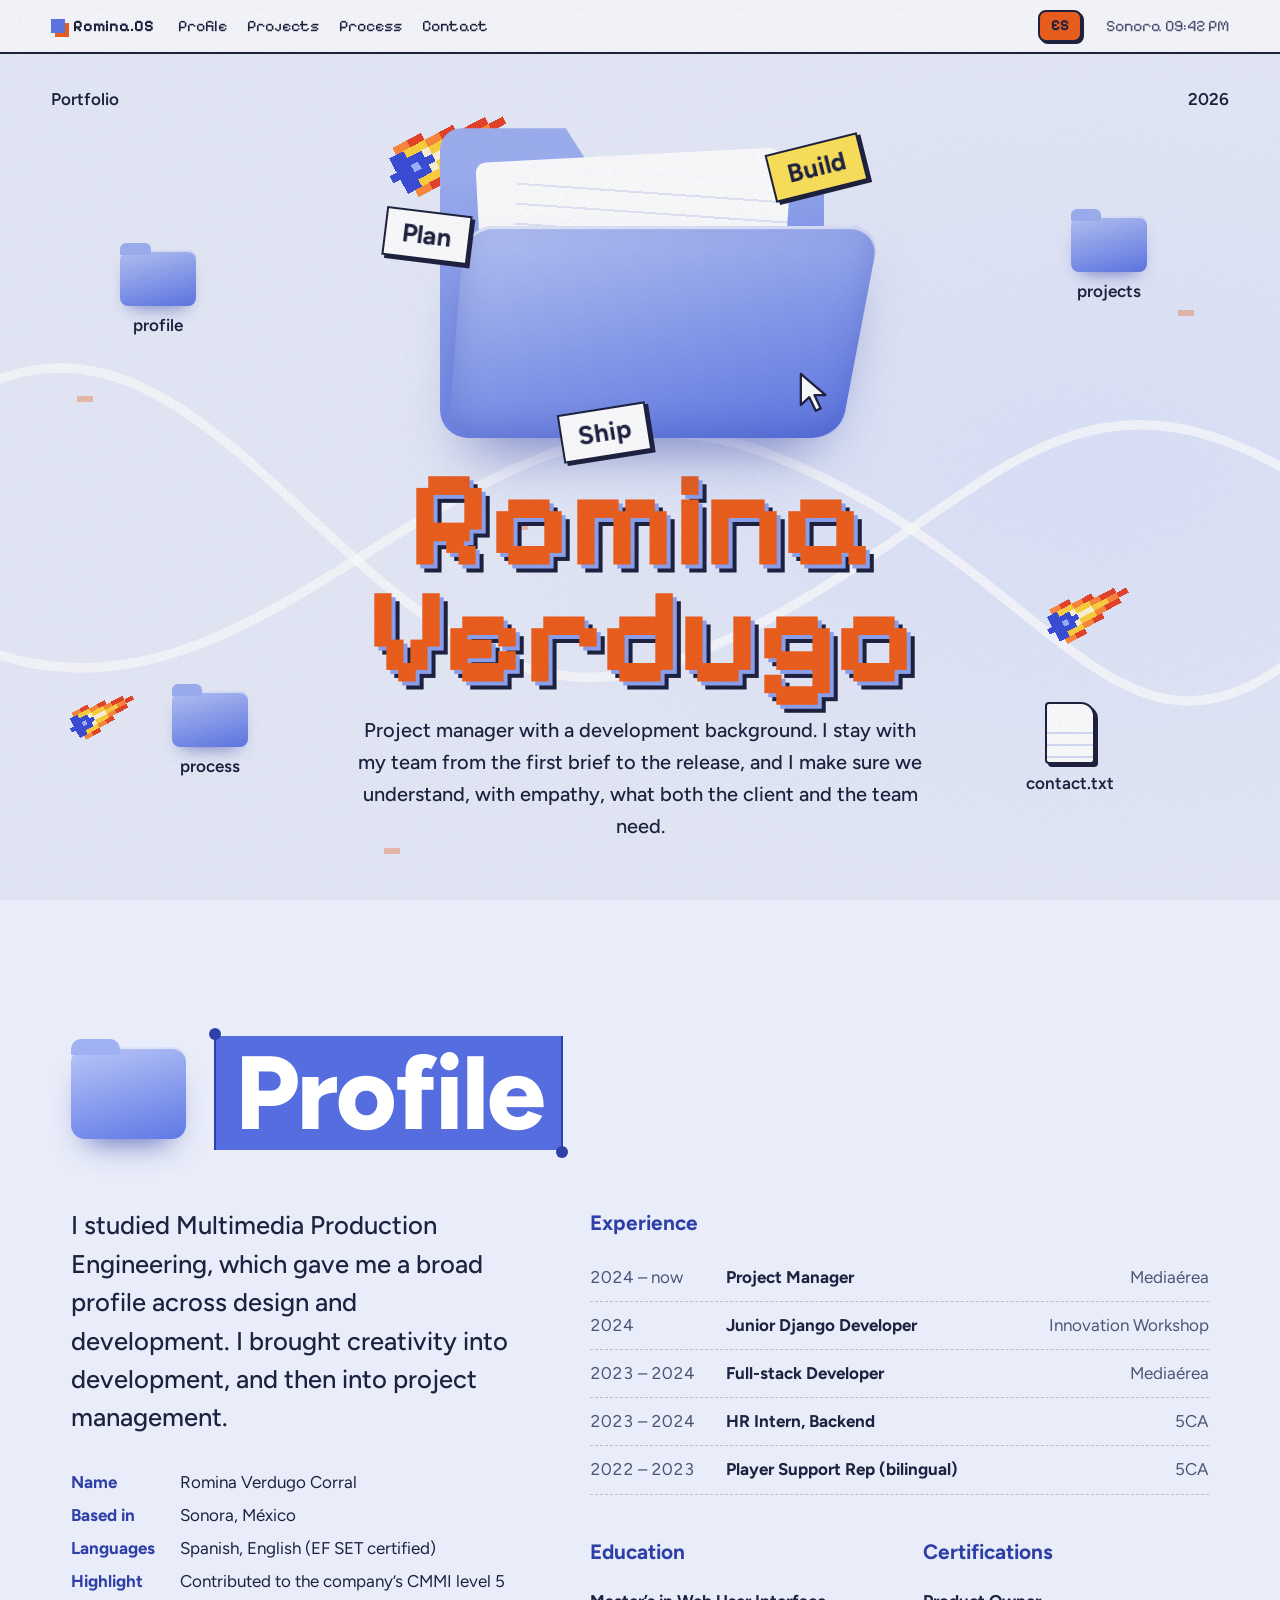
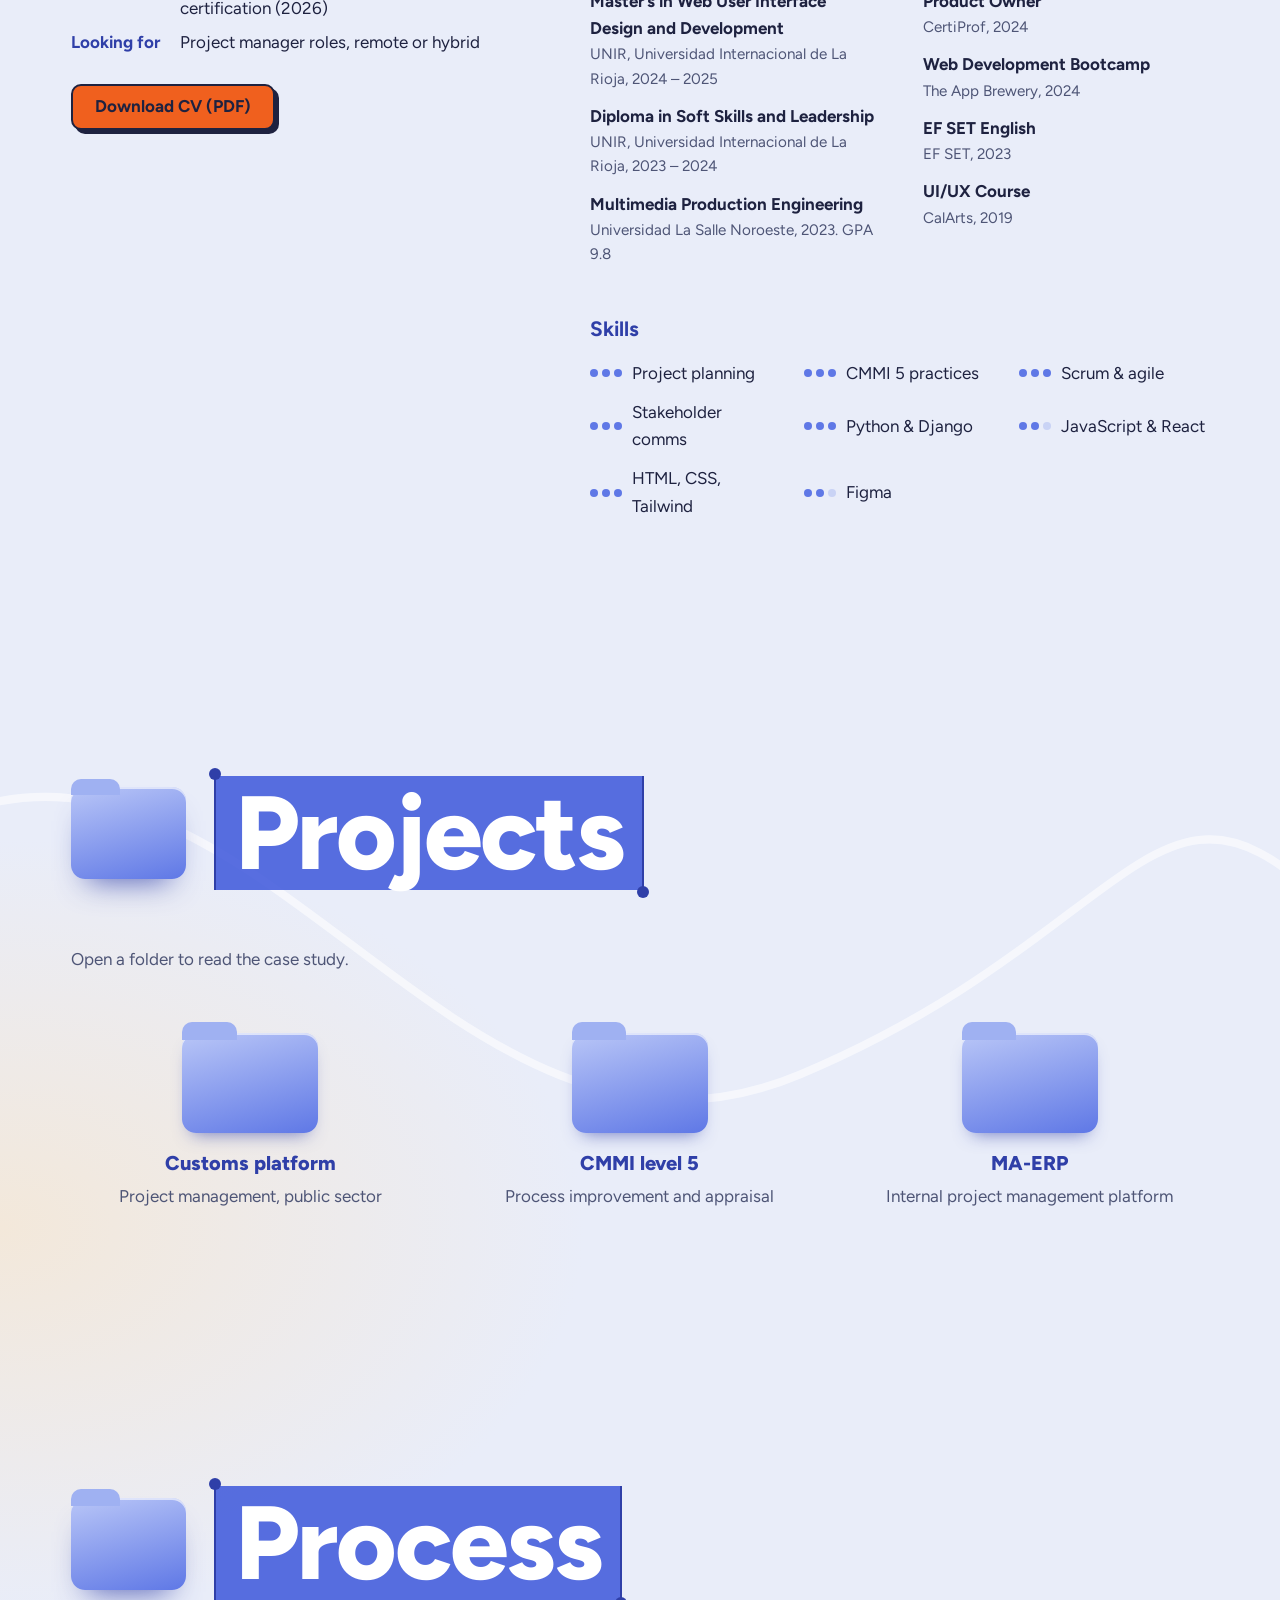
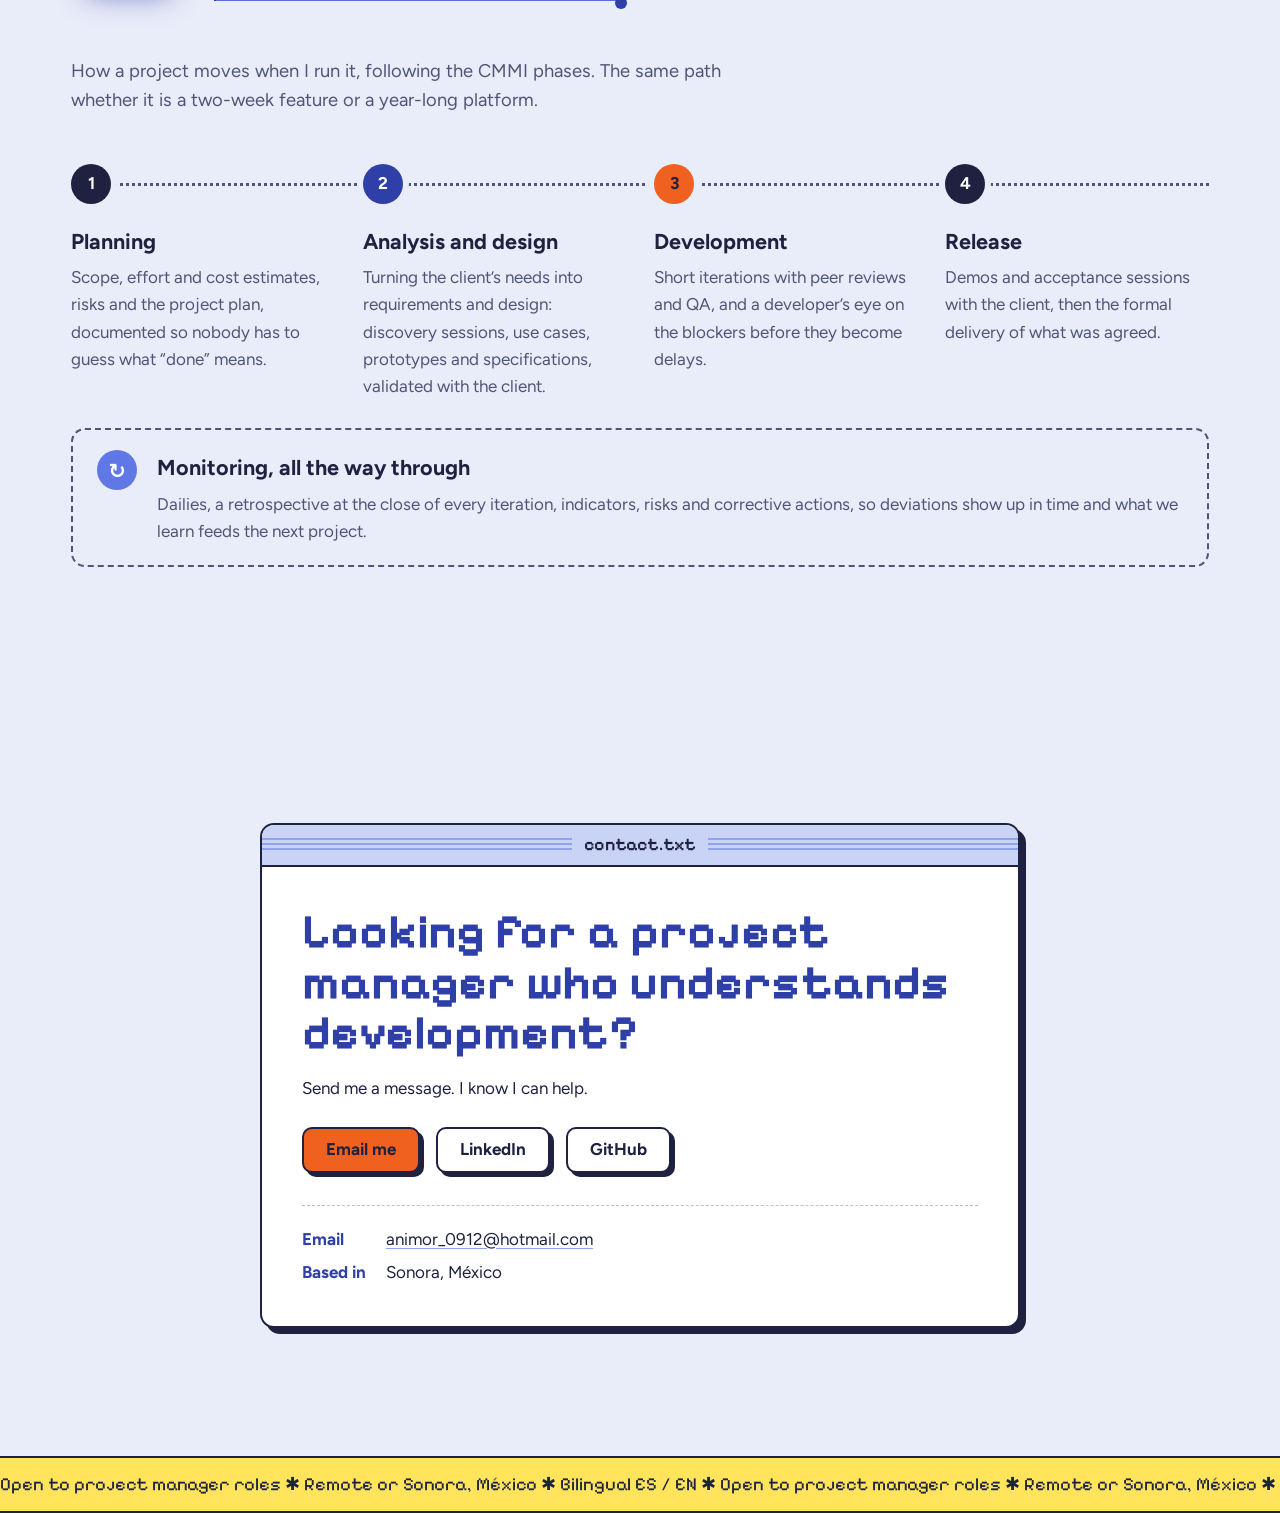
==== commit 6c97105c: "Remove phone, new contact copy, CMMI phases in Process Co-Authored-By: Claude Opus 5.5 <noreply@anth" ====
--- a/index.html
+++ b/index.html
@@ -46,7 +46,7 @@
       <div class="meteors" aria-hidden="true"></div>
 
       <div class="desk__meta">
-        <span data-i18n="hero.meta">Project Manager Portfolio</span>
+        <span data-i18n="hero.meta">Portfolio</span>
         <span>2026</span>
       </div>
 
@@ -107,6 +107,11 @@
                 <span class="timeline__org">Mediaérea</span>
               </li>
               <li>
+                <span class="timeline__date">2024</span>
+                <span class="timeline__role" data-i18n="role.django">Junior Django Developer</span>
+                <span class="timeline__org">Innovation Workshop</span>
+              </li>
+              <li>
                 <span class="timeline__date">2023 – 2024</span>
                 <span class="timeline__role" data-i18n="role.dev">Full-stack Developer</span>
                 <span class="timeline__org">Mediaérea</span>
@@ -127,6 +132,8 @@
           <div class="list-block">
             <h3 data-i18n="h.edu">Education</h3>
             <ul class="plain">
+              <li><strong data-i18n="edu.master">Master’s in Web User Interface Design and Development</strong><span data-i18n="edu.master.where">UNIR, Universidad Internacional de La Rioja, 2024 – 2025</span></li>
+              <li><strong data-i18n="edu.dip">Diploma in Soft Skills and Leadership</strong><span data-i18n="edu.dip.where">UNIR, Universidad Internacional de La Rioja, 2023 – 2024</span></li>
               <li><strong data-i18n="edu.deg">Multimedia Production Engineering</strong><span data-i18n="edu.where">Universidad La Salle Noroeste, 2023. GPA 9.8</span></li>
             </ul>
           </div>
@@ -177,30 +184,36 @@
         <span class="sel-title__folder" aria-hidden="true"></span>
         <span class="sel-title__box" data-i18n="nav.process">Process</span>
       </h2>
-      <p class="section__lede" data-i18n="proc.lede">How a project moves when I run it. The same four stages, whether it is a two-week feature or a year-long platform.</p>
+      <p class="section__lede" data-i18n="proc.lede">How a project moves when I run it, following the CMMI phases. The same path whether it is a two-week feature or a year-long platform.</p>
 
       <ol class="journey">
         <li class="journey__step">
           <span class="journey__node">1</span>
-          <h3 data-i18n="step.discovery">Discovery</h3>
-          <p data-i18n="step.discovery.p">Sit with the client and the team until the problem is written down in one paragraph everyone signs off on.</p>
+          <h3 data-i18n="step.planning">Planning</h3>
+          <p data-i18n="step.planning.p">Scope, effort and cost estimates, risks and the project plan, documented so nobody has to guess what “done” means.</p>
         </li>
         <li class="journey__step">
           <span class="journey__node">2</span>
-          <h3 data-i18n="step.planning">Planning</h3>
-          <p data-i18n="step.planning.p">Scope, estimates and risks, documented the CMMI way, so nobody has to guess what “done” means.</p>
+          <h3 data-i18n="step.analysis">Analysis and design</h3>
+          <p data-i18n="step.analysis.p">Turning the client’s needs into requirements and design: discovery sessions, use cases, prototypes and specifications, validated with the client.</p>
         </li>
         <li class="journey__step">
           <span class="journey__node">3</span>
-          <h3 data-i18n="step.delivery">Delivery</h3>
-          <p data-i18n="step.delivery.p">Short iterations, honest status reports, and a developer’s eye on the blockers before they become delays.</p>
+          <h3 data-i18n="step.dev">Development</h3>
+          <p data-i18n="step.dev.p">Short iterations with peer reviews and QA, and a developer’s eye on the blockers before they become delays.</p>
         </li>
         <li class="journey__step">
           <span class="journey__node">4</span>
-          <h3 data-i18n="step.review">Review</h3>
-          <p data-i18n="step.review.p">Measure against the plan, run the retro, and feed what we learned into the next project.</p>
-        </li>
-      </ol>
+          <h3 data-i18n="step.release">Release</h3>
+          <p data-i18n="step.release.p">Demos and acceptance sessions with the client, then the formal delivery of what was agreed.</p>
+        </li>
+        <li class="journey__step journey__step--loop">
+          <span class="journey__node" aria-hidden="true">↻</span>
+          <div>
+            <h3 data-i18n="step.monitor">Monitoring, all the way through</h3>
+            <p data-i18n="step.monitor.p">Dailies, a retrospective at the close of every iteration, indicators, risks and corrective actions, so deviations show up in time and what we learn feeds the next project.</p>
+          </div>
+        </li>
     </section>
 
     <!-- Contact -->
@@ -210,17 +223,15 @@
           <span class="window__title" id="contact-title" data-i18n="icon.contact">contact.txt</span>
         </div>
         <div class="window__body contact">
-          <p class="contact__big" data-i18n="contact.big">Hiring a project manager who speaks developer?</p>
-          <p data-i18n="contact.text">I’m looking for my next PM role. Write me or call me and I’ll answer within a day.</p>
+          <p class="contact__big" data-i18n="contact.big">Looking for a project manager who understands development?</p>
+          <p data-i18n="contact.text">Send me a message. I know I can help.</p>
           <div class="contact__actions">
             <a class="btn" href="mailto:animor_0912@hotmail.com" data-i18n="contact.email">Email me</a>
-            <a class="btn btn--ghost" href="tel:+526444545571" data-i18n="contact.call">Call me</a>
             <a class="btn btn--ghost" href="https://www.linkedin.com/in/romina-verdugo-b71208198" target="_blank" rel="noopener">LinkedIn</a>
             <a class="btn btn--ghost" href="https://github.com/rominavc99" target="_blank" rel="noopener">GitHub</a>
           </div>
           <dl class="contact__lines">
             <dt data-i18n="contact.mail">Email</dt><dd><a href="mailto:animor_0912@hotmail.com">animor_0912@hotmail.com</a></dd>
-            <dt data-i18n="contact.phone">Phone</dt><dd><a href="tel:+526444545571">+52 644 454 5571</a></dd>
             <dt data-i18n="id.based">Based in</dt><dd>Sonora, México</dd>
           </dl>
         </div>
--- a/styles.css
+++ b/styles.css
@@ -714,6 +714,16 @@
 }
 .journey__step:nth-child(2) .journey__node { background: var(--pink-700); }
 .journey__step:nth-child(3) .journey__node { background: var(--violet); color: var(--plum); }
+.journey__step--loop {
+  grid-column: 1 / -1;
+  display: flex;
+  align-items: flex-start;
+  gap: 20px;
+  padding: 20px 24px;
+  border: 2px dashed var(--plum-soft);
+  border-radius: 14px;
+}
+.journey__step--loop .journey__node { flex: none; margin: 0; font-size: 1.3rem; background: var(--pink-500); box-shadow: none; }
 .journey__step h3 { margin: 0 0 6px; font-size: 1.35rem; }
 .journey__step p { margin: 0; color: var(--plum-soft); }
 
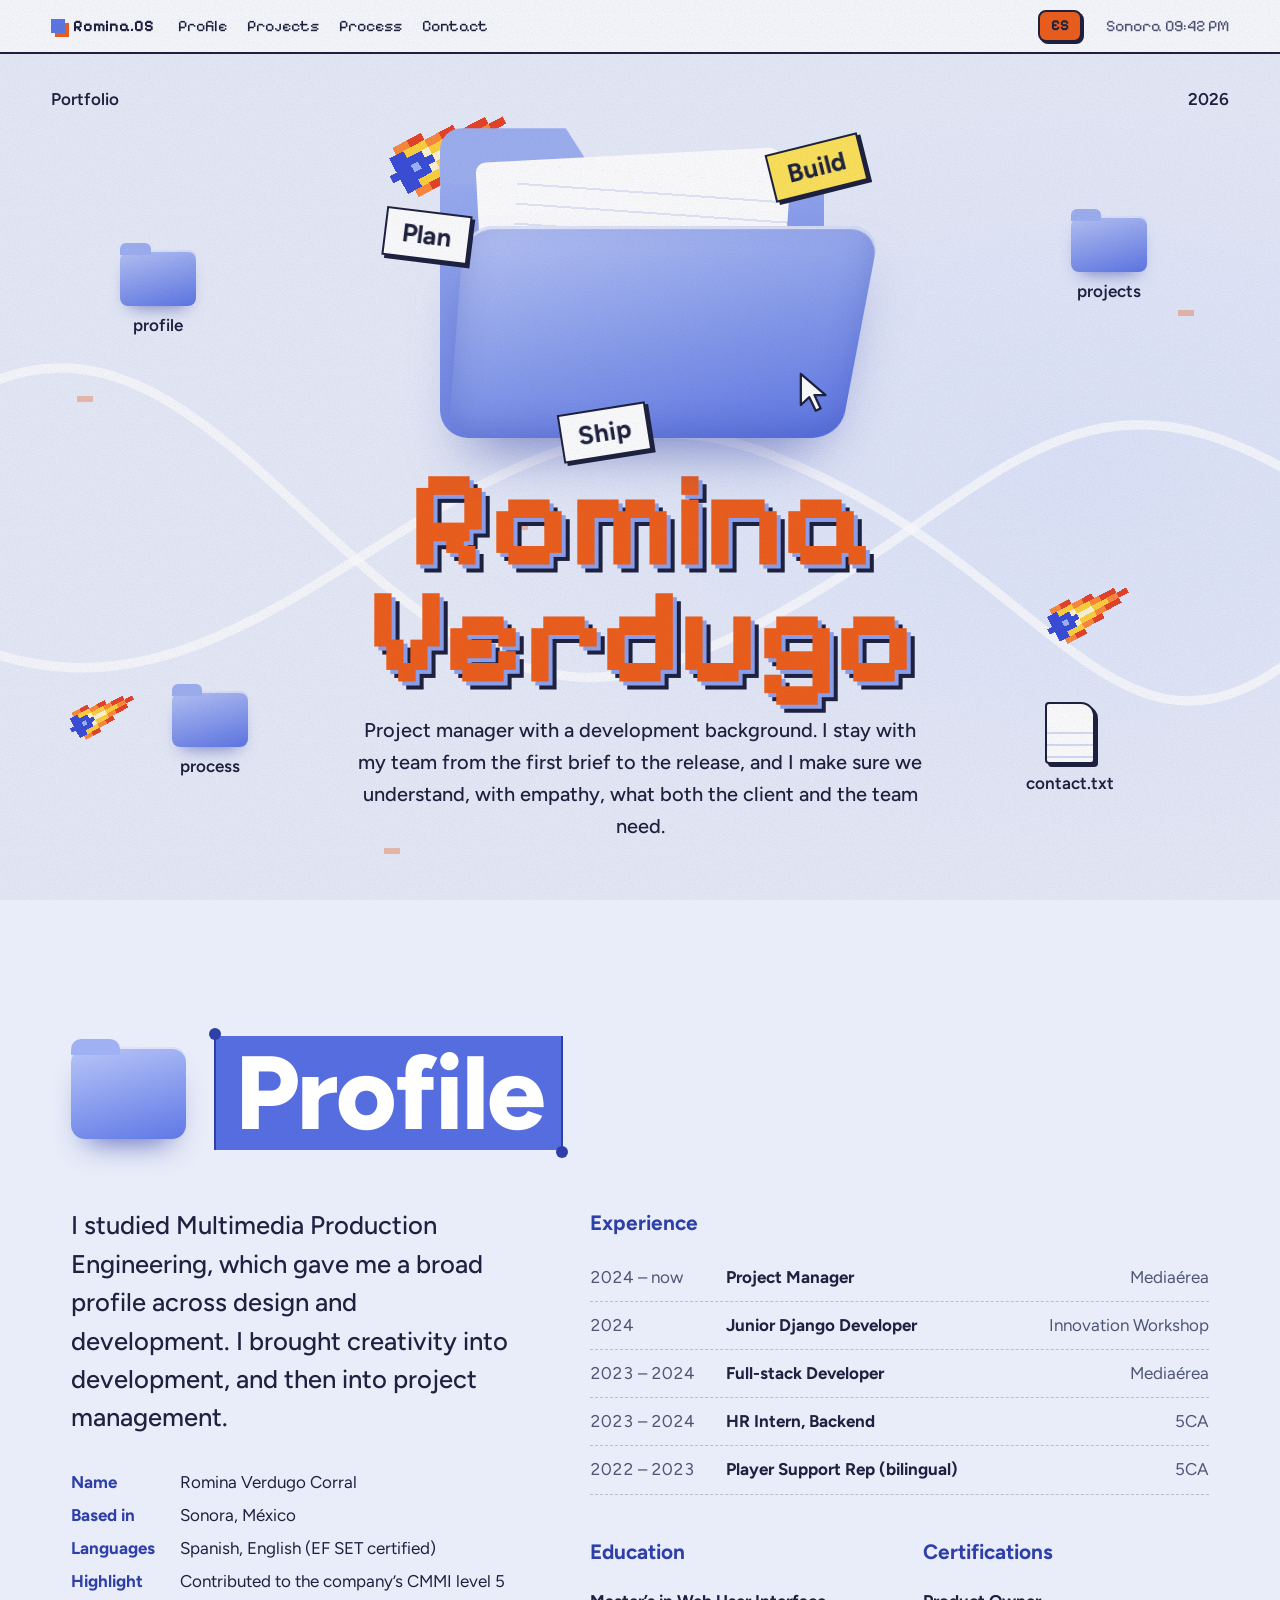
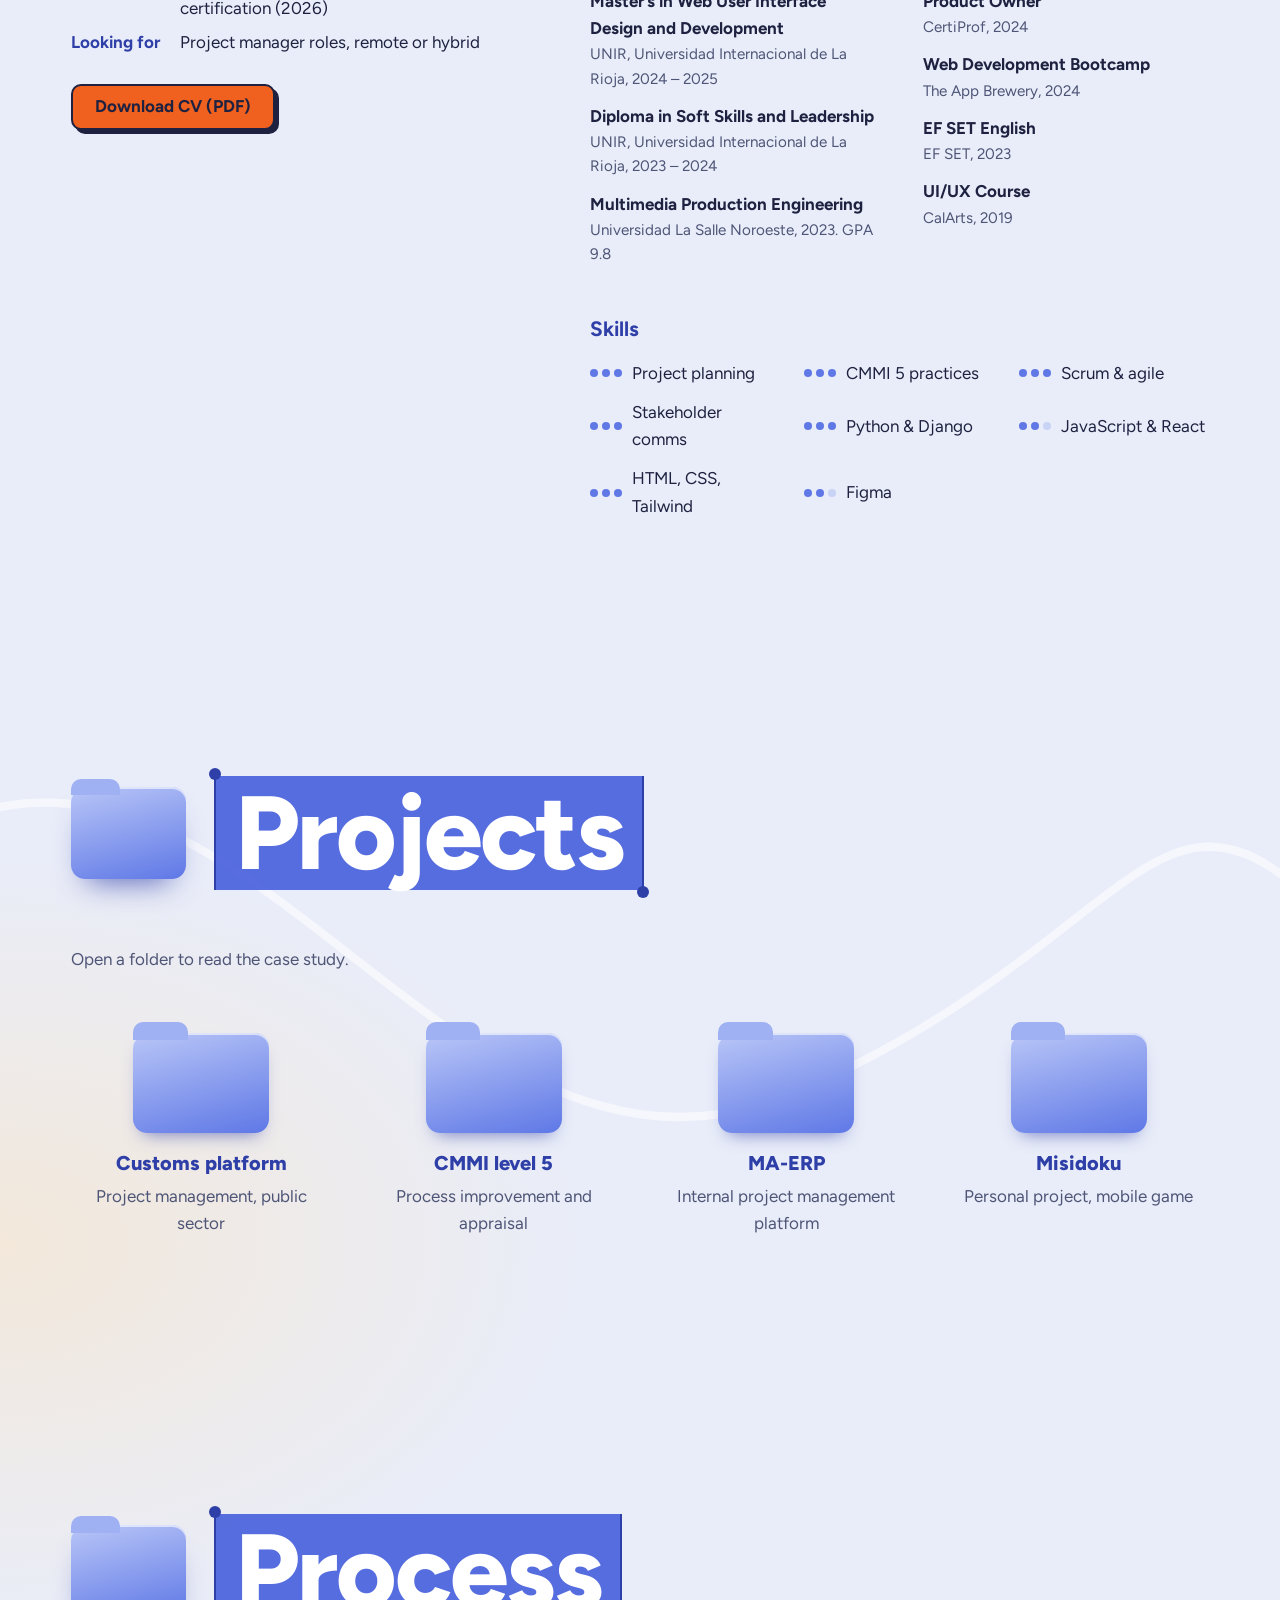
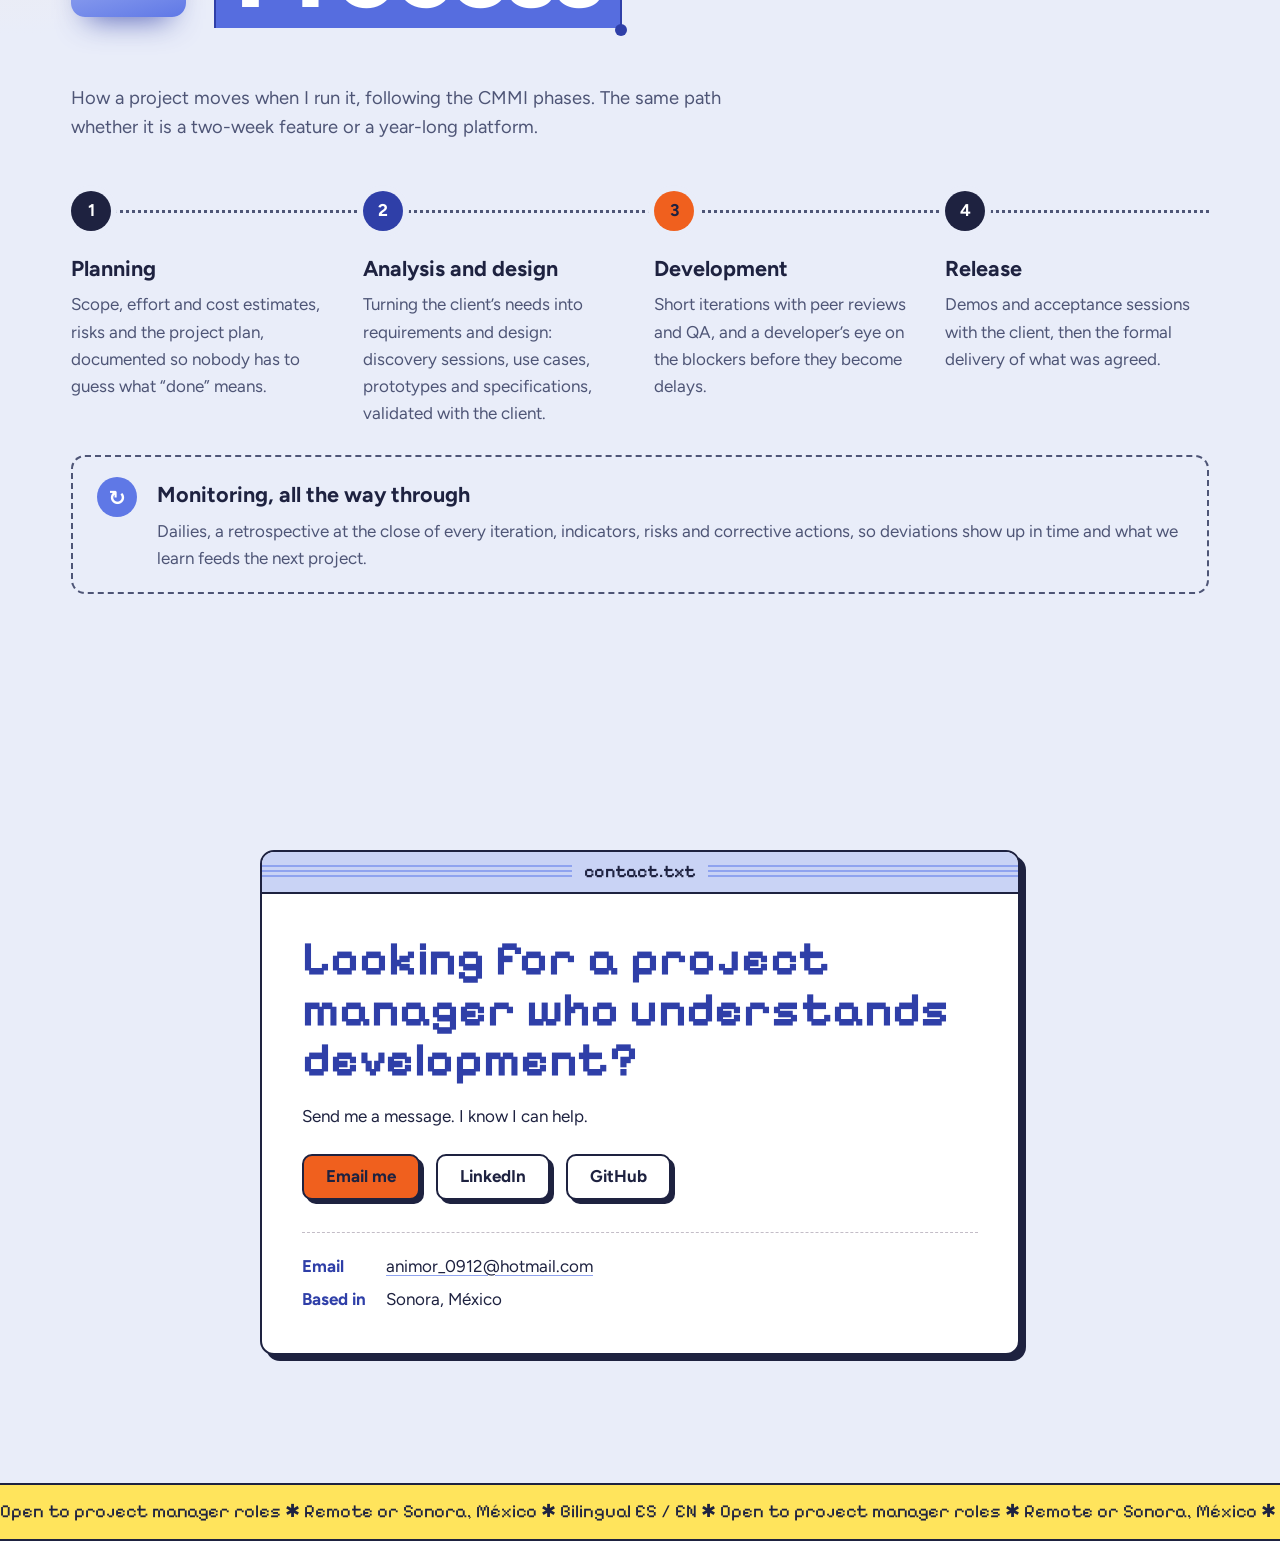
==== commit e275e15b: "Add Spanish CV and serve it when the site is in Spanish Co-Authored-By: Claude Opus 5.5 <noreply@ant" ====
--- a/index.html
+++ b/index.html
@@ -94,7 +94,7 @@
             <dt data-i18n="id.highlight">Highlight</dt><dd data-i18n="id.highlightv">Contributed to the company’s CMMI level 5 certification (2026)</dd>
             <dt data-i18n="id.looking">Looking for</dt><dd data-i18n="id.lookingv">Project manager roles, remote or hybrid</dd>
           </dl>
-          <a class="btn" href="assets/romina-verdugo-cv.pdf" download data-i18n="cv">Download CV (PDF)</a>
+          <a class="btn" id="cv-link" href="assets/romina-verdugo-cv.pdf" download data-i18n="cv">Download CV (PDF)</a>
         </div>
 
         <div class="profile__lists">
--- a/styles.css
+++ b/styles.css
@@ -672,6 +672,7 @@
   box-shadow: 3px 3px 0 var(--plum);
 }
 .gallery figcaption { margin-top: 8px; font-size: .9rem; color: var(--plum-soft); }
+.case__link { margin: 28px 0 0; }
 .todo {
   display: inline-block;
   padding: 0 8px;
